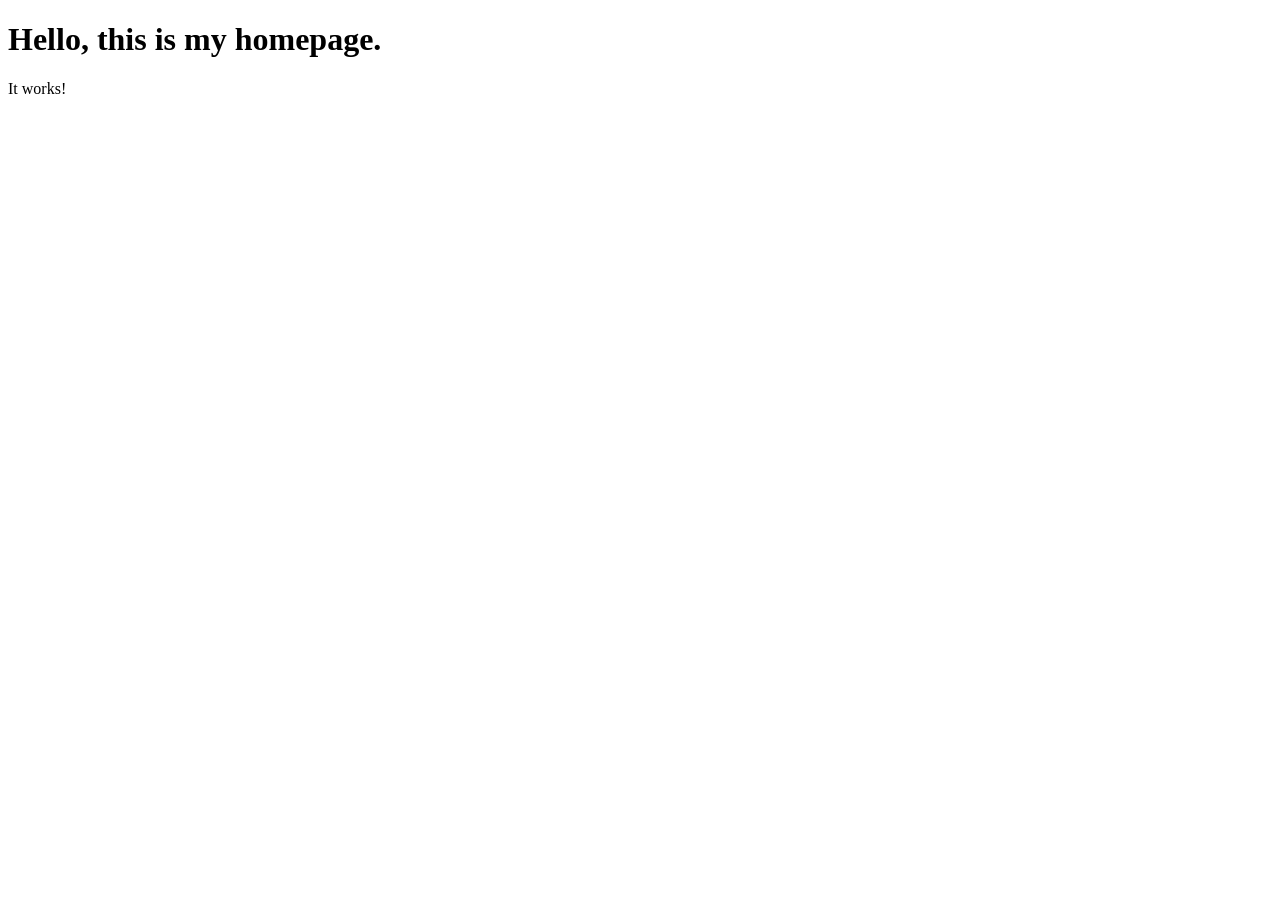
==== index.html @ 4c620a33 "Create index.html" ====
<!doctype html>
<html>
  <head>
    <meta charset="utf-8" />
    <meta name="viewport" content="width=device-width, initial-scale=1" />
    <title>My Homepage</title>
  </head>
  <body>
    <h1>Hello, this is my homepage.</h1>
    <p>It works!</p>
  </body>
</html>
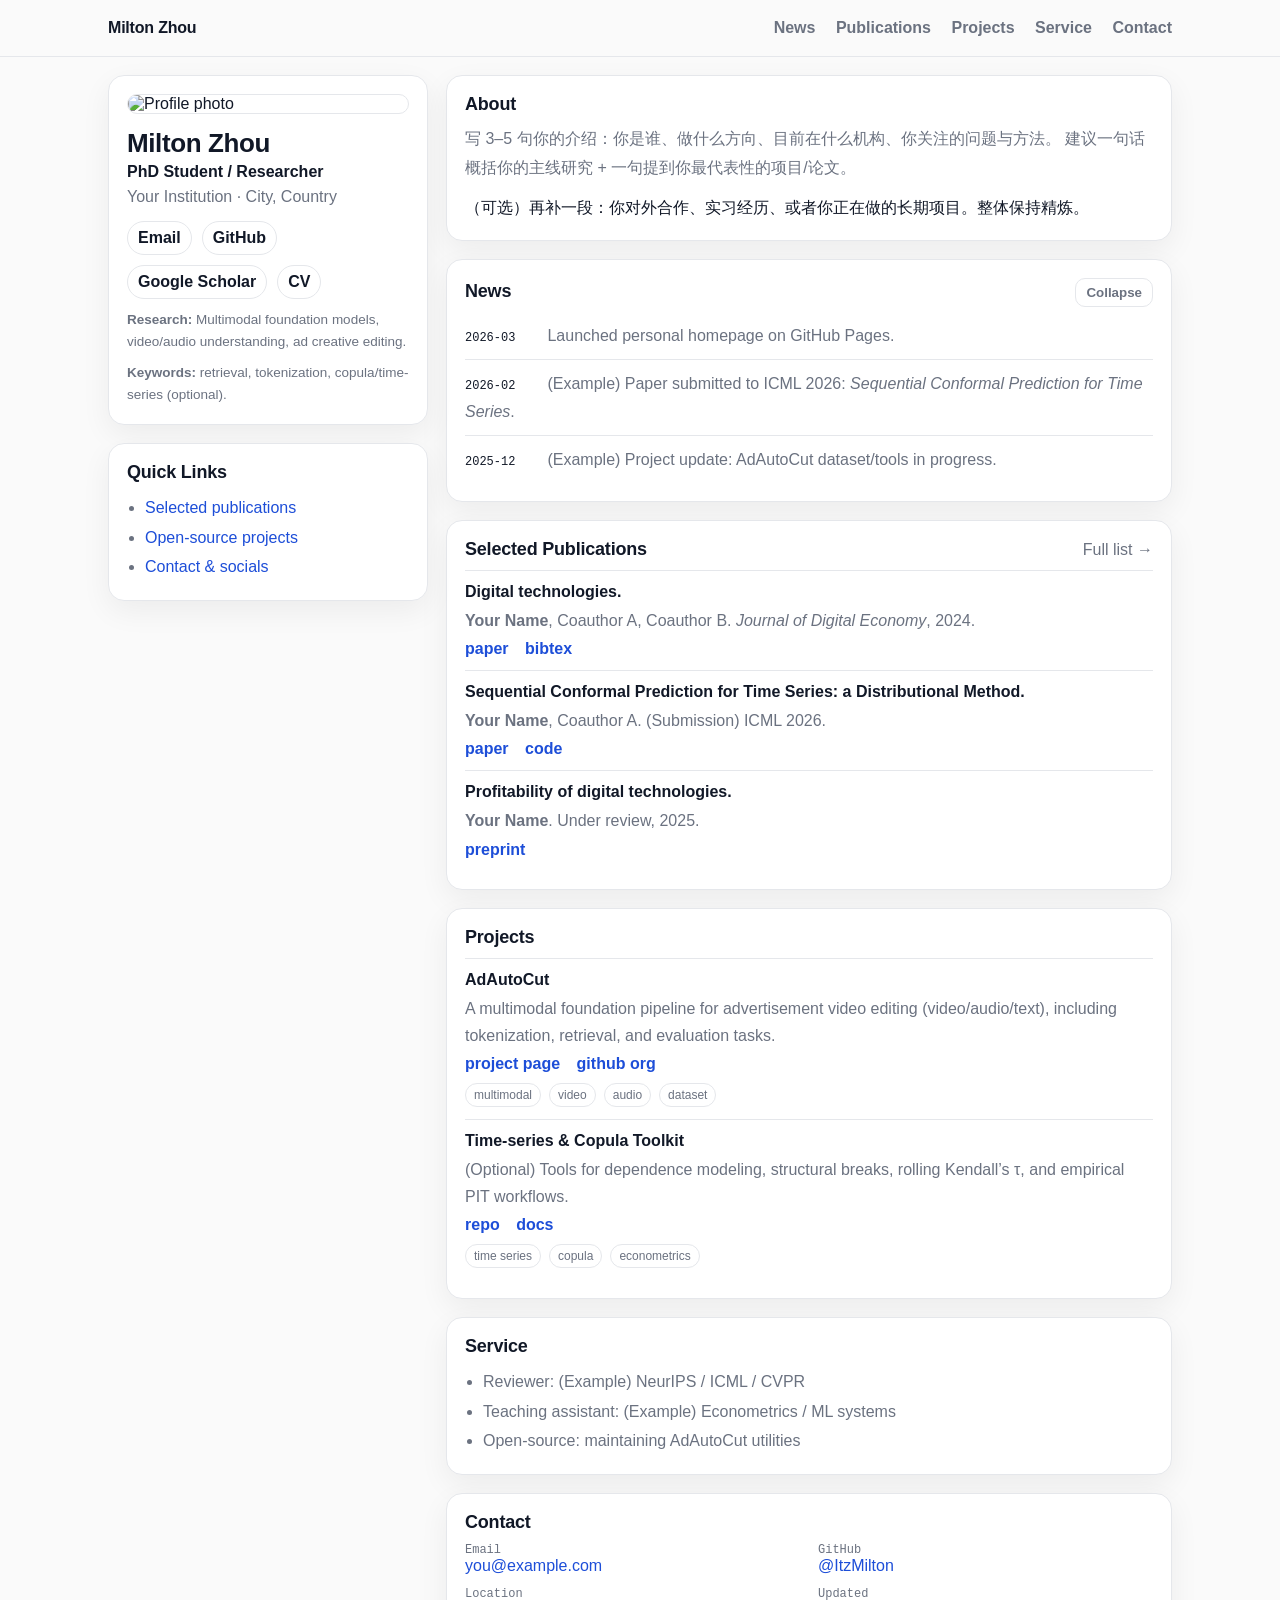
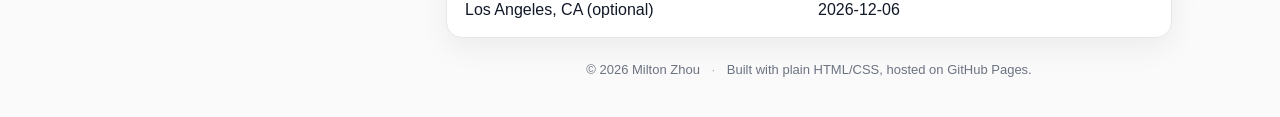
==== commit 0320c1f3: "first update" ====
--- a/index.html
+++ b/index.html
@@ -1,12 +1,204 @@
 <!doctype html>
-<html>
-  <head>
-    <meta charset="utf-8" />
-    <meta name="viewport" content="width=device-width, initial-scale=1" />
-    <title>My Homepage</title>
-  </head>
-  <body>
-    <h1>Hello, this is my homepage.</h1>
-    <p>It works!</p>
-  </body>
-</html>
+<html lang="zh">
+<head>
+  <meta charset="utf-8" />
+  <meta name="viewport" content="width=device-width,initial-scale=1" />
+  <title>Milton Zhou</title>
+  <meta name="description" content="Homepage of Milton Zhou." />
+  <link rel="stylesheet" href="assets/style.css" />
+</head>
+<body>
+  <header class="topbar">
+    <div class="container topbar-inner">
+      <div class="brand">
+        <a href="#home">Milton Zhou</a>
+      </div>
+      <nav class="nav">
+        <a href="#news">News</a>
+        <a href="#publications">Publications</a>
+        <a href="#projects">Projects</a>
+        <a href="#service">Service</a>
+        <a href="#contact">Contact</a>
+      </nav>
+    </div>
+  </header>
+
+  <main class="container page" id="home">
+    <!-- Left column -->
+    <aside class="sidebar">
+      <div class="card profile">
+        <div class="avatar">
+          <img src="assets/profile.jpg" alt="Profile photo" />
+        </div>
+
+        <h1 class="name">Milton Zhou</h1>
+        <div class="title">PhD Student / Researcher</div>
+        <div class="affil">Your Institution · City, Country</div>
+
+        <div class="links">
+          <a href="mailto:you@example.com">Email</a>
+          <a href="https://github.com/ItzMilton" target="_blank" rel="noreferrer">GitHub</a>
+          <a href="https://scholar.google.com/" target="_blank" rel="noreferrer">Google Scholar</a>
+          <a href="assets/CV.pdf" target="_blank" rel="noreferrer">CV</a>
+        </div>
+
+        <div class="small">
+          <div><strong>Research:</strong> Multimodal foundation models, video/audio understanding, ad creative editing.</div>
+          <div class="mt8"><strong>Keywords:</strong> retrieval, tokenization, copula/time-series (optional).</div>
+        </div>
+      </div>
+
+      <div class="card">
+        <h2>Quick Links</h2>
+        <ul class="bullets">
+          <li><a href="#publications">Selected publications</a></li>
+          <li><a href="#projects">Open-source projects</a></li>
+          <li><a href="#contact">Contact & socials</a></li>
+        </ul>
+      </div>
+    </aside>
+
+    <!-- Right column -->
+    <section class="content">
+      <section class="card">
+        <h2>About</h2>
+        <p class="lead">
+          写 3–5 句你的介绍：你是谁、做什么方向、目前在什么机构、你关注的问题与方法。
+          建议一句话概括你的主线研究 + 一句提到你最代表性的项目/论文。
+        </p>
+        <p>
+          （可选）再补一段：你对外合作、实习经历、或者你正在做的长期项目。整体保持精炼。
+        </p>
+      </section>
+
+      <section class="card" id="news">
+        <div class="section-head">
+          <h2>News</h2>
+          <button class="ghost" data-action="toggle-news" aria-expanded="true">Collapse</button>
+        </div>
+        <ul class="news" data-news>
+          <li><span class="date">2026-03</span> Launched personal homepage on GitHub Pages.</li>
+          <li><span class="date">2026-02</span> (Example) Paper submitted to ICML 2026: <em>Sequential Conformal Prediction for Time Series</em>.</li>
+          <li><span class="date">2025-12</span> (Example) Project update: AdAutoCut dataset/tools in progress.</li>
+        </ul>
+      </section>
+
+      <section class="card" id="publications">
+        <div class="section-head">
+          <h2>Selected Publications</h2>
+          <a class="muted" href="https://scholar.google.com/" target="_blank" rel="noreferrer">Full list →</a>
+        </div>
+
+        <div class="pub">
+          <div class="pub-title">Digital technologies.</div>
+          <div class="pub-meta">
+            <strong>Your Name</strong>, Coauthor A, Coauthor B. <em>Journal of Digital Economy</em>, 2024.
+          </div>
+          <div class="pub-links">
+            <a href="#" onclick="return false;">paper</a>
+            <a href="#" onclick="return false;">bibtex</a>
+          </div>
+        </div>
+
+        <div class="pub">
+          <div class="pub-title">Sequential Conformal Prediction for Time Series: a Distributional Method.</div>
+          <div class="pub-meta">
+            <strong>Your Name</strong>, Coauthor A. (Submission) ICML 2026.
+          </div>
+          <div class="pub-links">
+            <a href="#" onclick="return false;">paper</a>
+            <a href="#" onclick="return false;">code</a>
+          </div>
+        </div>
+
+        <div class="pub">
+          <div class="pub-title">Profitability of digital technologies.</div>
+          <div class="pub-meta">
+            <strong>Your Name</strong>. Under review, 2025.
+          </div>
+          <div class="pub-links">
+            <a href="#" onclick="return false;">preprint</a>
+          </div>
+        </div>
+      </section>
+
+      <section class="card" id="projects">
+        <h2>Projects</h2>
+
+        <div class="proj">
+          <div class="proj-title">AdAutoCut</div>
+          <div class="proj-desc">
+            A multimodal foundation pipeline for advertisement video editing (video/audio/text), including tokenization,
+            retrieval, and evaluation tasks.
+          </div>
+          <div class="proj-links">
+            <a href="https://github.com/AdAutoCut/adautocut.github.io" target="_blank" rel="noreferrer">project page</a>
+            <a href="https://github.com/AdAutoCut" target="_blank" rel="noreferrer">github org</a>
+          </div>
+          <div class="tags">
+            <span class="tag">multimodal</span>
+            <span class="tag">video</span>
+            <span class="tag">audio</span>
+            <span class="tag">dataset</span>
+          </div>
+        </div>
+
+        <div class="proj">
+          <div class="proj-title">Time-series & Copula Toolkit</div>
+          <div class="proj-desc">
+            (Optional) Tools for dependence modeling, structural breaks, rolling Kendall’s τ, and empirical PIT workflows.
+          </div>
+          <div class="proj-links">
+            <a href="#" onclick="return false;">repo</a>
+            <a href="#" onclick="return false;">docs</a>
+          </div>
+          <div class="tags">
+            <span class="tag">time series</span>
+            <span class="tag">copula</span>
+            <span class="tag">econometrics</span>
+          </div>
+        </div>
+      </section>
+
+      <section class="card" id="service">
+        <h2>Service</h2>
+        <ul class="bullets">
+          <li>Reviewer: (Example) NeurIPS / ICML / CVPR</li>
+          <li>Teaching assistant: (Example) Econometrics / ML systems</li>
+          <li>Open-source: maintaining AdAutoCut utilities</li>
+        </ul>
+      </section>
+
+      <section class="card" id="contact">
+        <h2>Contact</h2>
+        <div class="contact-grid">
+          <div>
+            <div class="label">Email</div>
+            <div><a href="mailto:you@example.com">you@example.com</a></div>
+          </div>
+          <div>
+            <div class="label">GitHub</div>
+            <div><a href="https://github.com/ItzMilton" target="_blank" rel="noreferrer">@ItzMilton</a></div>
+          </div>
+          <div>
+            <div class="label">Location</div>
+            <div>Los Angeles, CA (optional)</div>
+          </div>
+          <div>
+            <div class="label">Updated</div>
+            <div id="updated"></div>
+          </div>
+        </div>
+      </section>
+
+      <footer class="footer">
+        <span>© <span id="year"></span> Milton Zhou</span>
+        <span class="dot">·</span>
+        <span class="muted">Built with plain HTML/CSS, hosted on GitHub Pages.</span>
+      </footer>
+    </section>
+  </main>
+
+  <script src="assets/main.js"></script>
+</body>
+</html>
--- a/assets/style.css
+++ b/assets/style.css
@@ -0,0 +1,167 @@
+:root{
+  --bg:#fafafa;
+  --card:#ffffff;
+  --text:#111827;
+  --muted:#6b7280;
+  --line:#e5e7eb;
+  --link:#1d4ed8;
+  --shadow: 0 10px 30px rgba(0,0,0,.06);
+  --radius: 16px;
+  --mono: ui-monospace, SFMono-Regular, Menlo, Monaco, Consolas, "Liberation Mono", "Courier New", monospace;
+  --sans: ui-sans-serif, -apple-system, BlinkMacSystemFont, "Segoe UI", Roboto, Helvetica, Arial, "Apple Color Emoji", "Segoe UI Emoji";
+}
+
+*{box-sizing:border-box;}
+html,body{margin:0;padding:0;font-family:var(--sans);color:var(--text);background:var(--bg);}
+
+a{color:var(--link);text-decoration:none;}
+a:hover{text-decoration:underline;}
+
+.container{max-width:1100px;margin:0 auto;padding:0 18px;}
+
+.topbar{
+  position:sticky;top:0;z-index:50;
+  background:rgba(250,250,250,.9);
+  backdrop-filter: blur(10px);
+  border-bottom:1px solid var(--line);
+}
+.topbar-inner{
+  display:flex;align-items:center;justify-content:space-between;
+  height:56px;
+}
+.brand a{font-weight:800;color:var(--text);letter-spacing:-.2px;}
+.nav a{
+  margin-left:16px;
+  color:var(--muted);
+  font-weight:650;
+}
+.nav a:hover{color:var(--text);text-decoration:none;}
+
+.page{
+  display:grid;
+  grid-template-columns: 320px 1fr;
+  gap:18px;
+  padding:18px 18px 40px;
+}
+
+.card{
+  background:var(--card);
+  border:1px solid var(--line);
+  border-radius:var(--radius);
+  box-shadow:var(--shadow);
+  padding:18px;
+}
+
+.sidebar{position:sticky;top:74px;align-self:start;display:flex;flex-direction:column;gap:18px;}
+.profile{padding:18px;}
+
+.avatar{
+  width:100%;
+  border-radius:14px;
+  overflow:hidden;
+  border:1px solid var(--line);
+  background:#fff;
+}
+.avatar img{width:100%;display:block;}
+
+.name{margin:14px 0 4px;font-size:26px;letter-spacing:-.4px;}
+.title{color:var(--text);font-weight:650;}
+.affil{color:var(--muted);margin-top:4px;line-height:1.5;}
+
+.links{
+  display:flex;flex-wrap:wrap;gap:10px;
+  margin:12px 0 10px;
+}
+.links a{
+  display:inline-block;
+  padding:7px 10px;
+  border:1px solid var(--line);
+  border-radius:999px;
+  background:#fff;
+  color:var(--text);
+  font-weight:650;
+}
+.links a:hover{border-color:#cbd5e1;text-decoration:none;}
+
+.small{color:var(--muted);font-size:13.5px;line-height:1.65;}
+.mt8{margin-top:8px;}
+
+.content{display:flex;flex-direction:column;gap:18px;}
+
+h2{margin:0 0 10px;font-size:18px;letter-spacing:-.2px;}
+.lead{margin:0;color:var(--muted);line-height:1.8;}
+p{line-height:1.85;margin:10px 0 0;}
+
+.bullets{margin:8px 0 0;padding-left:18px;color:var(--muted);line-height:1.85;}
+.bullets a{color:var(--link);}
+
+.section-head{display:flex;align-items:baseline;justify-content:space-between;gap:12px;}
+.muted{color:var(--muted);}
+
+.ghost{
+  border:1px solid var(--line);
+  background:#fff;
+  padding:6px 10px;
+  border-radius:10px;
+  font-weight:650;
+  color:var(--muted);
+  cursor:pointer;
+}
+.ghost:hover{border-color:#cbd5e1;color:var(--text);}
+
+.news{margin:10px 0 0;padding-left:0;list-style:none;}
+.news li{padding:10px 0;border-top:1px solid var(--line);color:var(--muted);line-height:1.7;}
+.news li:first-child{border-top:none;padding-top:0;}
+.date{
+  display:inline-block;
+  width:78px;
+  font-family:var(--mono);
+  font-size:12px;
+  color:var(--text);
+}
+
+.pub{padding:12px 0;border-top:1px solid var(--line);}
+.pub:first-of-type{border-top:none;padding-top:0;}
+.pub-title{font-weight:800;margin-bottom:6px;}
+.pub-meta{color:var(--muted);line-height:1.7;}
+.pub-links{margin-top:6px;}
+.pub-links a{margin-right:12px;font-weight:750;}
+
+.proj{padding:12px 0;border-top:1px solid var(--line);}
+.proj:first-child{border-top:none;padding-top:0;}
+.proj-title{font-weight:850;margin-bottom:6px;}
+.proj-desc{color:var(--muted);line-height:1.7;}
+.proj-links{margin-top:6px;}
+.proj-links a{margin-right:12px;font-weight:750;}
+
+.tags{margin-top:10px;display:flex;flex-wrap:wrap;gap:8px;}
+.tag{
+  font-size:12px;
+  padding:4px 8px;
+  border:1px solid var(--line);
+  border-radius:999px;
+  color:var(--muted);
+  background:#fff;
+}
+
+.contact-grid{
+  display:grid;
+  grid-template-columns: 1fr 1fr;
+  gap:12px 18px;
+  margin-top:6px;
+}
+.label{font-size:12px;color:var(--muted);font-family:var(--mono);}
+
+.footer{
+  padding:6px 0 0;
+  text-align:center;
+  color:var(--muted);
+  font-size:13px;
+}
+.dot{margin:0 8px;opacity:.6;}
+
+@media (max-width: 980px){
+  .page{grid-template-columns:1fr;gap:14px;}
+  .sidebar{position:relative;top:auto;}
+  .contact-grid{grid-template-columns:1fr;}
+}
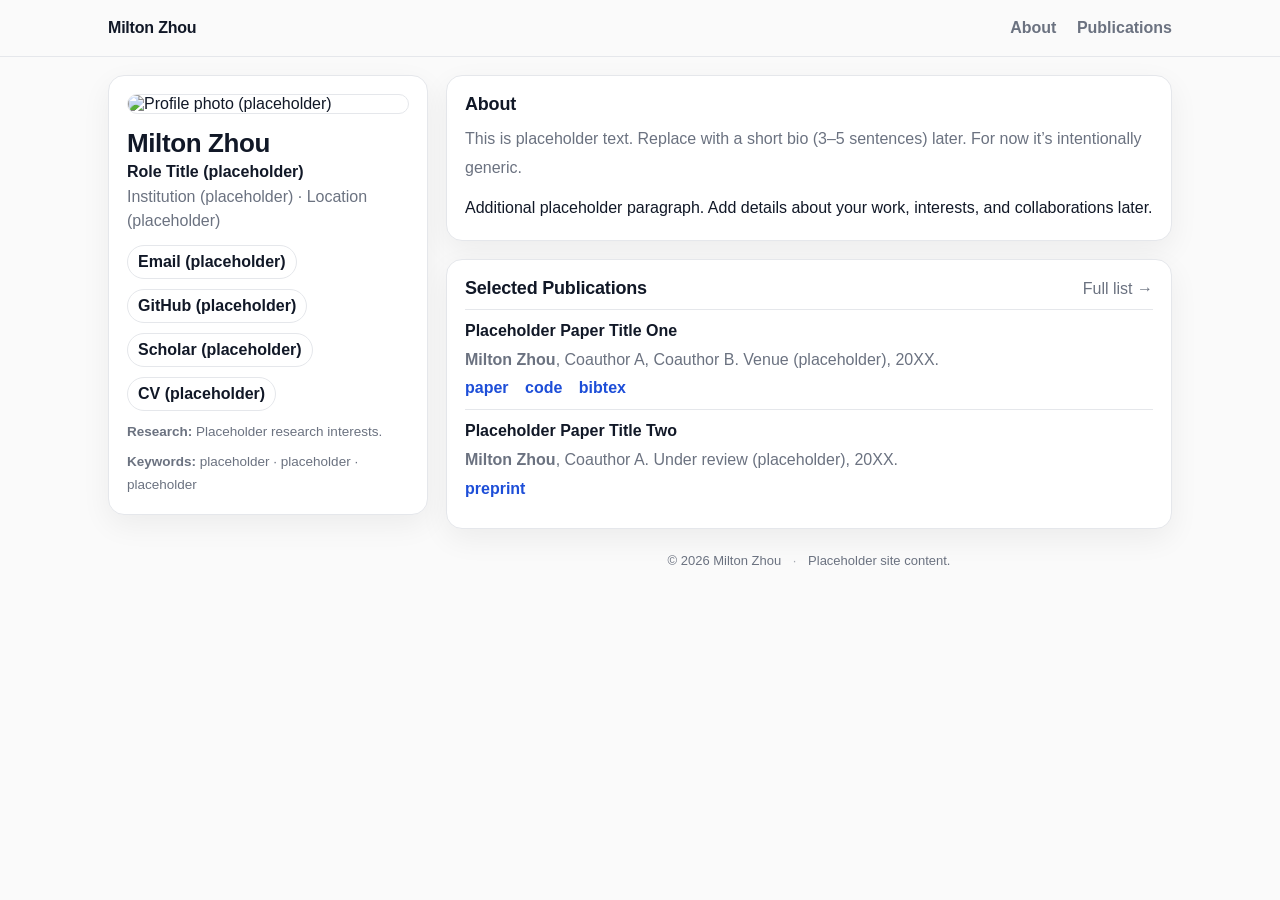
==== commit e0854b6a: "Simplify homepage" ====
--- a/index.html
+++ b/index.html
@@ -1,10 +1,10 @@
 <!doctype html>
-<html lang="zh">
+<html lang="en">
 <head>
   <meta charset="utf-8" />
   <meta name="viewport" content="width=device-width,initial-scale=1" />
   <title>Milton Zhou</title>
-  <meta name="description" content="Homepage of Milton Zhou." />
+  <meta name="description" content="Personal homepage of Milton Zhou." />
   <link rel="stylesheet" href="assets/style.css" />
 </head>
 <body>
@@ -14,179 +14,70 @@
         <a href="#home">Milton Zhou</a>
       </div>
       <nav class="nav">
-        <a href="#news">News</a>
+        <a href="#about">About</a>
         <a href="#publications">Publications</a>
-        <a href="#projects">Projects</a>
-        <a href="#service">Service</a>
-        <a href="#contact">Contact</a>
       </nav>
     </div>
   </header>
 
   <main class="container page" id="home">
-    <!-- Left column -->
     <aside class="sidebar">
       <div class="card profile">
         <div class="avatar">
-          <img src="assets/profile.jpg" alt="Profile photo" />
+          <img src="assets/profile.jpg" alt="Profile photo (placeholder)" />
         </div>
 
         <h1 class="name">Milton Zhou</h1>
-        <div class="title">PhD Student / Researcher</div>
-        <div class="affil">Your Institution · City, Country</div>
+        <div class="title">Role Title (placeholder)</div>
+        <div class="affil">Institution (placeholder) · Location (placeholder)</div>
 
         <div class="links">
-          <a href="mailto:you@example.com">Email</a>
-          <a href="https://github.com/ItzMilton" target="_blank" rel="noreferrer">GitHub</a>
-          <a href="https://scholar.google.com/" target="_blank" rel="noreferrer">Google Scholar</a>
-          <a href="assets/CV.pdf" target="_blank" rel="noreferrer">CV</a>
+          <a href="#" onclick="return false;">Email (placeholder)</a>
+          <a href="#" onclick="return false;">GitHub (placeholder)</a>
+          <a href="#" onclick="return false;">Scholar (placeholder)</a>
+          <a href="#" onclick="return false;">CV (placeholder)</a>
         </div>
 
         <div class="small">
-          <div><strong>Research:</strong> Multimodal foundation models, video/audio understanding, ad creative editing.</div>
-          <div class="mt8"><strong>Keywords:</strong> retrieval, tokenization, copula/time-series (optional).</div>
+          <div><strong>Research:</strong> Placeholder research interests.</div>
+          <div class="mt8"><strong>Keywords:</strong> placeholder · placeholder · placeholder</div>
         </div>
-      </div>
-
-      <div class="card">
-        <h2>Quick Links</h2>
-        <ul class="bullets">
-          <li><a href="#publications">Selected publications</a></li>
-          <li><a href="#projects">Open-source projects</a></li>
-          <li><a href="#contact">Contact & socials</a></li>
-        </ul>
       </div>
     </aside>
 
-    <!-- Right column -->
     <section class="content">
-      <section class="card">
+      <section class="card" id="about">
         <h2>About</h2>
         <p class="lead">
-          写 3–5 句你的介绍：你是谁、做什么方向、目前在什么机构、你关注的问题与方法。
-          建议一句话概括你的主线研究 + 一句提到你最代表性的项目/论文。
+          This is placeholder text. Replace with a short bio (3–5 sentences) later.
+          For now it’s intentionally generic.
         </p>
         <p>
-          （可选）再补一段：你对外合作、实习经历、或者你正在做的长期项目。整体保持精炼。
+          Additional placeholder paragraph. Add details about your work, interests, and collaborations later.
         </p>
-      </section>
-
-      <section class="card" id="news">
-        <div class="section-head">
-          <h2>News</h2>
-          <button class="ghost" data-action="toggle-news" aria-expanded="true">Collapse</button>
-        </div>
-        <ul class="news" data-news>
-          <li><span class="date">2026-03</span> Launched personal homepage on GitHub Pages.</li>
-          <li><span class="date">2026-02</span> (Example) Paper submitted to ICML 2026: <em>Sequential Conformal Prediction for Time Series</em>.</li>
-          <li><span class="date">2025-12</span> (Example) Project update: AdAutoCut dataset/tools in progress.</li>
-        </ul>
       </section>
 
       <section class="card" id="publications">
         <div class="section-head">
           <h2>Selected Publications</h2>
-          <a class="muted" href="https://scholar.google.com/" target="_blank" rel="noreferrer">Full list →</a>
+          <a class="muted" href="#" onclick="return false;">Full list →</a>
         </div>
 
         <div class="pub">
-          <div class="pub-title">Digital technologies.</div>
-          <div class="pub-meta">
-            <strong>Your Name</strong>, Coauthor A, Coauthor B. <em>Journal of Digital Economy</em>, 2024.
-          </div>
+          <div class="pub-title">Placeholder Paper Title One</div>
+          <div class="pub-meta"><strong>Milton Zhou</strong>, Coauthor A, Coauthor B. Venue (placeholder), 20XX.</div>
           <div class="pub-links">
             <a href="#" onclick="return false;">paper</a>
+            <a href="#" onclick="return false;">code</a>
             <a href="#" onclick="return false;">bibtex</a>
           </div>
         </div>
 
         <div class="pub">
-          <div class="pub-title">Sequential Conformal Prediction for Time Series: a Distributional Method.</div>
-          <div class="pub-meta">
-            <strong>Your Name</strong>, Coauthor A. (Submission) ICML 2026.
-          </div>
-          <div class="pub-links">
-            <a href="#" onclick="return false;">paper</a>
-            <a href="#" onclick="return false;">code</a>
-          </div>
-        </div>
-
-        <div class="pub">
-          <div class="pub-title">Profitability of digital technologies.</div>
-          <div class="pub-meta">
-            <strong>Your Name</strong>. Under review, 2025.
-          </div>
+          <div class="pub-title">Placeholder Paper Title Two</div>
+          <div class="pub-meta"><strong>Milton Zhou</strong>, Coauthor A. Under review (placeholder), 20XX.</div>
           <div class="pub-links">
             <a href="#" onclick="return false;">preprint</a>
-          </div>
-        </div>
-      </section>
-
-      <section class="card" id="projects">
-        <h2>Projects</h2>
-
-        <div class="proj">
-          <div class="proj-title">AdAutoCut</div>
-          <div class="proj-desc">
-            A multimodal foundation pipeline for advertisement video editing (video/audio/text), including tokenization,
-            retrieval, and evaluation tasks.
-          </div>
-          <div class="proj-links">
-            <a href="https://github.com/AdAutoCut/adautocut.github.io" target="_blank" rel="noreferrer">project page</a>
-            <a href="https://github.com/AdAutoCut" target="_blank" rel="noreferrer">github org</a>
-          </div>
-          <div class="tags">
-            <span class="tag">multimodal</span>
-            <span class="tag">video</span>
-            <span class="tag">audio</span>
-            <span class="tag">dataset</span>
-          </div>
-        </div>
-
-        <div class="proj">
-          <div class="proj-title">Time-series & Copula Toolkit</div>
-          <div class="proj-desc">
-            (Optional) Tools for dependence modeling, structural breaks, rolling Kendall’s τ, and empirical PIT workflows.
-          </div>
-          <div class="proj-links">
-            <a href="#" onclick="return false;">repo</a>
-            <a href="#" onclick="return false;">docs</a>
-          </div>
-          <div class="tags">
-            <span class="tag">time series</span>
-            <span class="tag">copula</span>
-            <span class="tag">econometrics</span>
-          </div>
-        </div>
-      </section>
-
-      <section class="card" id="service">
-        <h2>Service</h2>
-        <ul class="bullets">
-          <li>Reviewer: (Example) NeurIPS / ICML / CVPR</li>
-          <li>Teaching assistant: (Example) Econometrics / ML systems</li>
-          <li>Open-source: maintaining AdAutoCut utilities</li>
-        </ul>
-      </section>
-
-      <section class="card" id="contact">
-        <h2>Contact</h2>
-        <div class="contact-grid">
-          <div>
-            <div class="label">Email</div>
-            <div><a href="mailto:you@example.com">you@example.com</a></div>
-          </div>
-          <div>
-            <div class="label">GitHub</div>
-            <div><a href="https://github.com/ItzMilton" target="_blank" rel="noreferrer">@ItzMilton</a></div>
-          </div>
-          <div>
-            <div class="label">Location</div>
-            <div>Los Angeles, CA (optional)</div>
-          </div>
-          <div>
-            <div class="label">Updated</div>
-            <div id="updated"></div>
           </div>
         </div>
       </section>
@@ -194,7 +85,7 @@
       <footer class="footer">
         <span>© <span id="year"></span> Milton Zhou</span>
         <span class="dot">·</span>
-        <span class="muted">Built with plain HTML/CSS, hosted on GitHub Pages.</span>
+        <span class="muted">Placeholder site content.</span>
       </footer>
     </section>
   </main>
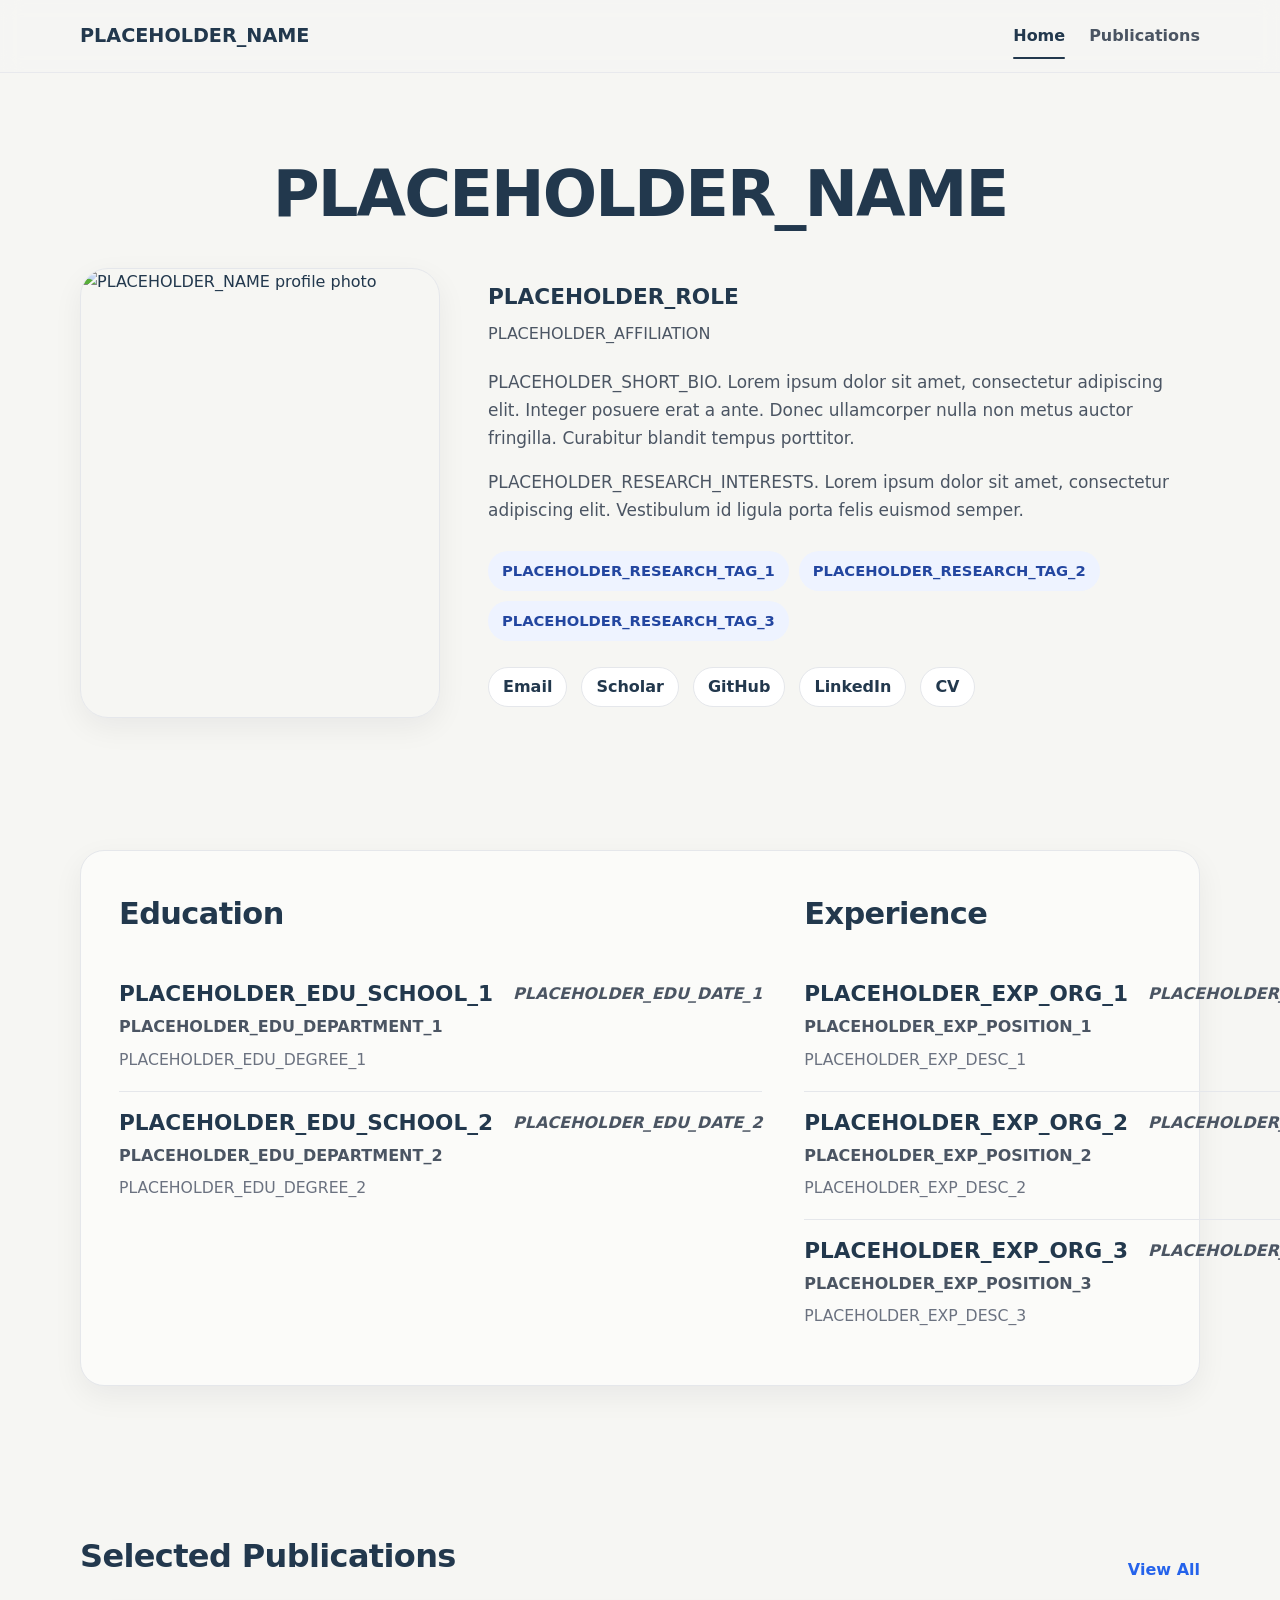
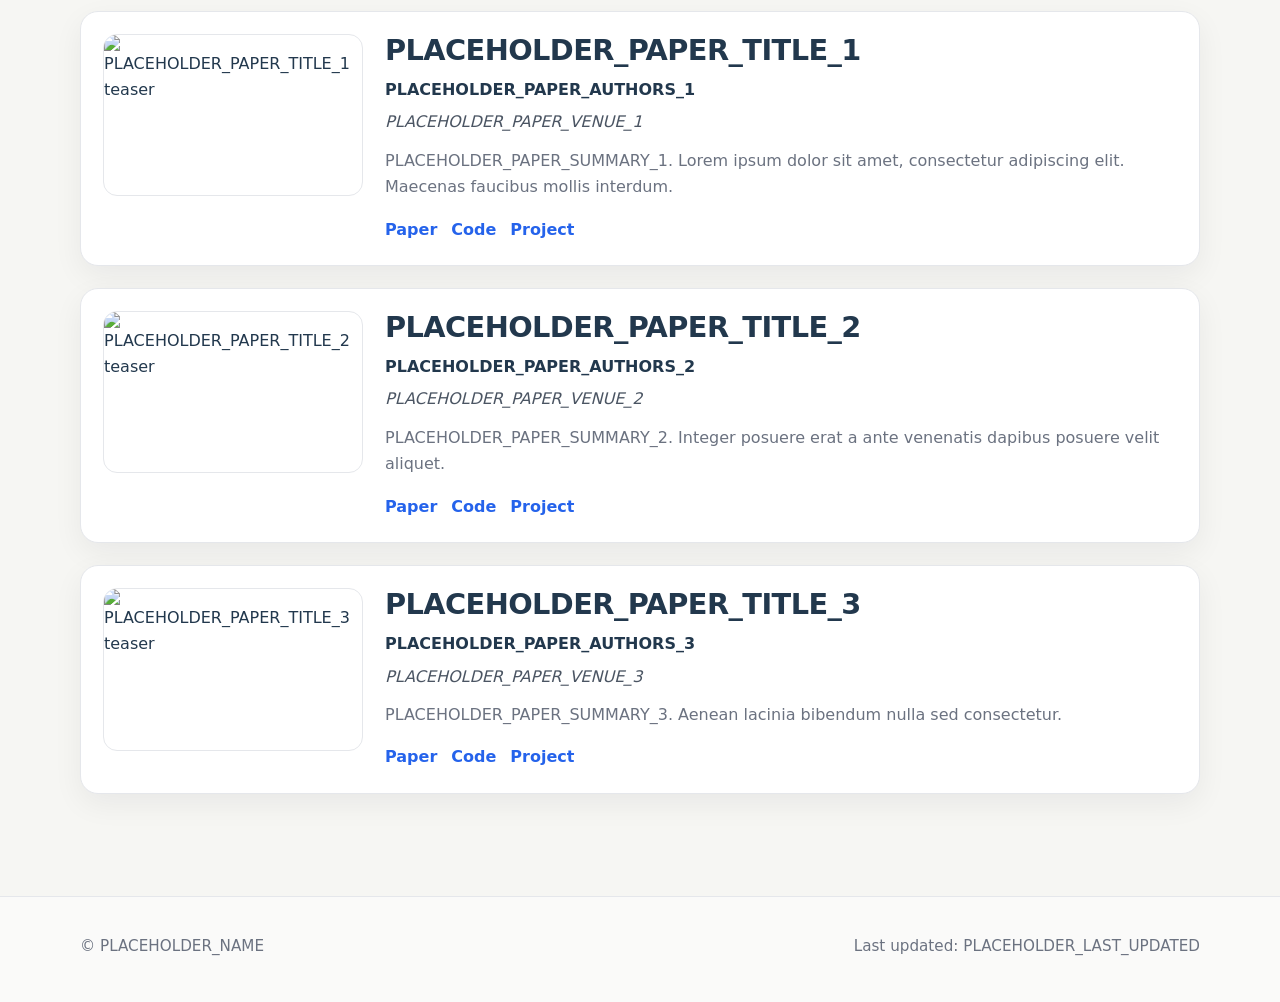
==== commit 1e820be8: "update 3.9" ====
--- a/index.html
+++ b/index.html
@@ -1,95 +1,596 @@
-<!doctype html>
+<!DOCTYPE html>
 <html lang="en">
-<head>
-  <meta charset="utf-8" />
-  <meta name="viewport" content="width=device-width,initial-scale=1" />
-  <title>Milton Zhou</title>
-  <meta name="description" content="Personal homepage of Milton Zhou." />
-  <link rel="stylesheet" href="assets/style.css" />
-</head>
-<body>
-  <header class="topbar">
-    <div class="container topbar-inner">
-      <div class="brand">
-        <a href="#home">Milton Zhou</a>
+  <head>
+    <meta charset="UTF-8" />
+    <meta
+      name="viewport"
+      content="width=device-width, initial-scale=1.0"
+    />
+    <title>PLACEHOLDER_NAME</title>
+    <meta
+      name="description"
+      content="Academic homepage of PLACEHOLDER_NAME"
+    />
+    <link rel="stylesheet" href="./assets/style.css" />
+  </head>
+  <body>
+    <header class="site-header">
+      <div class="container nav-container">
+        <a href="#home" class="site-name">PLACEHOLDER_NAME</a>
+        <nav class="nav">
+          <a href="#home" class="nav-link" data-route="home">Home</a>
+          <a
+            href="#publications"
+            class="nav-link"
+            data-route="publications"
+          >
+            Publications
+          </a>
+        </nav>
       </div>
-      <nav class="nav">
-        <a href="#about">About</a>
-        <a href="#publications">Publications</a>
-      </nav>
-    </div>
-  </header>
-
-  <main class="container page" id="home">
-    <aside class="sidebar">
-      <div class="card profile">
-        <div class="avatar">
-          <img src="assets/profile.jpg" alt="Profile photo (placeholder)" />
-        </div>
-
-        <h1 class="name">Milton Zhou</h1>
-        <div class="title">Role Title (placeholder)</div>
-        <div class="affil">Institution (placeholder) · Location (placeholder)</div>
-
-        <div class="links">
-          <a href="#" onclick="return false;">Email (placeholder)</a>
-          <a href="#" onclick="return false;">GitHub (placeholder)</a>
-          <a href="#" onclick="return false;">Scholar (placeholder)</a>
-          <a href="#" onclick="return false;">CV (placeholder)</a>
-        </div>
-
-        <div class="small">
-          <div><strong>Research:</strong> Placeholder research interests.</div>
-          <div class="mt8"><strong>Keywords:</strong> placeholder · placeholder · placeholder</div>
-        </div>
+    </header>
+
+    <main>
+      <!-- HOME PAGE -->
+      <section id="home-page" class="page active">
+        <section class="hero section">
+          <div class="container">
+            <h1 class="hero-title">PLACEHOLDER_NAME</h1>
+
+            <div class="hero-grid">
+              <div class="hero-photo-wrap">
+                <img
+                  src="https://via.placeholder.com/420x520?text=PLACEHOLDER+PHOTO"
+                  alt="PLACEHOLDER_NAME profile photo"
+                  class="hero-photo"
+                />
+              </div>
+
+              <div class="hero-content">
+                <p class="hero-role">PLACEHOLDER_ROLE</p>
+                <p class="hero-affiliation">
+                  PLACEHOLDER_AFFILIATION
+                </p>
+
+                <p class="hero-bio">
+                  PLACEHOLDER_SHORT_BIO. Lorem ipsum dolor sit amet,
+                  consectetur adipiscing elit. Integer posuere erat a
+                  ante. Donec ullamcorper nulla non metus auctor
+                  fringilla. Curabitur blandit tempus porttitor.
+                </p>
+
+                <p class="hero-bio">
+                  PLACEHOLDER_RESEARCH_INTERESTS. Lorem ipsum dolor sit
+                  amet, consectetur adipiscing elit. Vestibulum id ligula
+                  porta felis euismod semper.
+                </p>
+
+                <div class="tag-list">
+                  <span class="tag">PLACEHOLDER_RESEARCH_TAG_1</span>
+                  <span class="tag">PLACEHOLDER_RESEARCH_TAG_2</span>
+                  <span class="tag">PLACEHOLDER_RESEARCH_TAG_3</span>
+                </div>
+
+                <div class="social-links">
+                  <a href="mailto:PLACEHOLDER_EMAIL" aria-label="Email">
+                    Email
+                  </a>
+                  <a
+                    href="PLACEHOLDER_GOOGLE_SCHOLAR_LINK"
+                    target="_blank"
+                    rel="noopener noreferrer"
+                    aria-label="Google Scholar"
+                  >
+                    Scholar
+                  </a>
+                  <a
+                    href="PLACEHOLDER_GITHUB_LINK"
+                    target="_blank"
+                    rel="noopener noreferrer"
+                    aria-label="GitHub"
+                  >
+                    GitHub
+                  </a>
+                  <a
+                    href="PLACEHOLDER_LINKEDIN_LINK"
+                    target="_blank"
+                    rel="noopener noreferrer"
+                    aria-label="LinkedIn"
+                  >
+                    LinkedIn
+                  </a>
+                  <a
+                    href="PLACEHOLDER_CV_LINK"
+                    target="_blank"
+                    rel="noopener noreferrer"
+                    aria-label="CV"
+                  >
+                    CV
+                  </a>
+                </div>
+              </div>
+            </div>
+          </div>
+        </section>
+
+        <section class="section">
+          <div class="container">
+            <div class="info-card">
+              <div class="info-grid">
+                <div class="info-column">
+                  <h2 class="section-title">Education</h2>
+
+                  <div class="timeline-item">
+                    <div class="timeline-main">
+                      <h3 class="timeline-title">
+                        PLACEHOLDER_EDU_SCHOOL_1
+                      </h3>
+                      <p class="timeline-subtitle">
+                        PLACEHOLDER_EDU_DEPARTMENT_1
+                      </p>
+                      <p class="timeline-text">
+                        PLACEHOLDER_EDU_DEGREE_1
+                      </p>
+                    </div>
+                    <div class="timeline-date">
+                      PLACEHOLDER_EDU_DATE_1
+                    </div>
+                  </div>
+
+                  <div class="timeline-item">
+                    <div class="timeline-main">
+                      <h3 class="timeline-title">
+                        PLACEHOLDER_EDU_SCHOOL_2
+                      </h3>
+                      <p class="timeline-subtitle">
+                        PLACEHOLDER_EDU_DEPARTMENT_2
+                      </p>
+                      <p class="timeline-text">
+                        PLACEHOLDER_EDU_DEGREE_2
+                      </p>
+                    </div>
+                    <div class="timeline-date">
+                      PLACEHOLDER_EDU_DATE_2
+                    </div>
+                  </div>
+                </div>
+
+                <div class="info-column">
+                  <h2 class="section-title">Experience</h2>
+
+                  <div class="timeline-item">
+                    <div class="timeline-main">
+                      <h3 class="timeline-title">
+                        PLACEHOLDER_EXP_ORG_1
+                      </h3>
+                      <p class="timeline-subtitle">
+                        PLACEHOLDER_EXP_POSITION_1
+                      </p>
+                      <p class="timeline-text">
+                        PLACEHOLDER_EXP_DESC_1
+                      </p>
+                    </div>
+                    <div class="timeline-date">
+                      PLACEHOLDER_EXP_DATE_1
+                    </div>
+                  </div>
+
+                  <div class="timeline-item">
+                    <div class="timeline-main">
+                      <h3 class="timeline-title">
+                        PLACEHOLDER_EXP_ORG_2
+                      </h3>
+                      <p class="timeline-subtitle">
+                        PLACEHOLDER_EXP_POSITION_2
+                      </p>
+                      <p class="timeline-text">
+                        PLACEHOLDER_EXP_DESC_2
+                      </p>
+                    </div>
+                    <div class="timeline-date">
+                      PLACEHOLDER_EXP_DATE_2
+                    </div>
+                  </div>
+
+                  <div class="timeline-item">
+                    <div class="timeline-main">
+                      <h3 class="timeline-title">
+                        PLACEHOLDER_EXP_ORG_3
+                      </h3>
+                      <p class="timeline-subtitle">
+                        PLACEHOLDER_EXP_POSITION_3
+                      </p>
+                      <p class="timeline-text">
+                        PLACEHOLDER_EXP_DESC_3
+                      </p>
+                    </div>
+                    <div class="timeline-date">
+                      PLACEHOLDER_EXP_DATE_3
+                    </div>
+                  </div>
+                </div>
+              </div>
+            </div>
+          </div>
+        </section>
+
+        <section class="section publications-preview">
+          <div class="container">
+            <div class="section-header">
+              <h2 class="section-title">Selected Publications</h2>
+              <a href="#publications" class="section-link">View All</a>
+            </div>
+
+            <div class="publication-list">
+              <article class="publication-card">
+                <div class="publication-image-wrap">
+                  <img
+                    src="https://via.placeholder.com/320x180?text=Paper+Image+1"
+                    alt="PLACEHOLDER_PAPER_TITLE_1 teaser"
+                    class="publication-image"
+                  />
+                </div>
+                <div class="publication-content">
+                  <h3 class="publication-title">
+                    PLACEHOLDER_PAPER_TITLE_1
+                  </h3>
+                  <p class="publication-authors">
+                    PLACEHOLDER_PAPER_AUTHORS_1
+                  </p>
+                  <p class="publication-venue">
+                    PLACEHOLDER_PAPER_VENUE_1
+                  </p>
+                  <p class="publication-summary">
+                    PLACEHOLDER_PAPER_SUMMARY_1. Lorem ipsum dolor sit
+                    amet, consectetur adipiscing elit. Maecenas faucibus
+                    mollis interdum.
+                  </p>
+                  <div class="publication-links">
+                    <a
+                      href="PLACEHOLDER_PAPER_LINK_1"
+                      target="_blank"
+                      rel="noopener noreferrer"
+                    >
+                      Paper
+                    </a>
+                    <a
+                      href="PLACEHOLDER_CODE_LINK_1"
+                      target="_blank"
+                      rel="noopener noreferrer"
+                    >
+                      Code
+                    </a>
+                    <a
+                      href="PLACEHOLDER_PROJECT_LINK_1"
+                      target="_blank"
+                      rel="noopener noreferrer"
+                    >
+                      Project
+                    </a>
+                  </div>
+                </div>
+              </article>
+
+              <article class="publication-card">
+                <div class="publication-image-wrap">
+                  <img
+                    src="https://via.placeholder.com/320x180?text=Paper+Image+2"
+                    alt="PLACEHOLDER_PAPER_TITLE_2 teaser"
+                    class="publication-image"
+                  />
+                </div>
+                <div class="publication-content">
+                  <h3 class="publication-title">
+                    PLACEHOLDER_PAPER_TITLE_2
+                  </h3>
+                  <p class="publication-authors">
+                    PLACEHOLDER_PAPER_AUTHORS_2
+                  </p>
+                  <p class="publication-venue">
+                    PLACEHOLDER_PAPER_VENUE_2
+                  </p>
+                  <p class="publication-summary">
+                    PLACEHOLDER_PAPER_SUMMARY_2. Integer posuere erat a
+                    ante venenatis dapibus posuere velit aliquet.
+                  </p>
+                  <div class="publication-links">
+                    <a
+                      href="PLACEHOLDER_PAPER_LINK_2"
+                      target="_blank"
+                      rel="noopener noreferrer"
+                    >
+                      Paper
+                    </a>
+                    <a
+                      href="PLACEHOLDER_CODE_LINK_2"
+                      target="_blank"
+                      rel="noopener noreferrer"
+                    >
+                      Code
+                    </a>
+                    <a
+                      href="PLACEHOLDER_PROJECT_LINK_2"
+                      target="_blank"
+                      rel="noopener noreferrer"
+                    >
+                      Project
+                    </a>
+                  </div>
+                </div>
+              </article>
+
+              <article class="publication-card">
+                <div class="publication-image-wrap">
+                  <img
+                    src="https://via.placeholder.com/320x180?text=Paper+Image+3"
+                    alt="PLACEHOLDER_PAPER_TITLE_3 teaser"
+                    class="publication-image"
+                  />
+                </div>
+                <div class="publication-content">
+                  <h3 class="publication-title">
+                    PLACEHOLDER_PAPER_TITLE_3
+                  </h3>
+                  <p class="publication-authors">
+                    PLACEHOLDER_PAPER_AUTHORS_3
+                  </p>
+                  <p class="publication-venue">
+                    PLACEHOLDER_PAPER_VENUE_3
+                  </p>
+                  <p class="publication-summary">
+                    PLACEHOLDER_PAPER_SUMMARY_3. Aenean lacinia bibendum
+                    nulla sed consectetur.
+                  </p>
+                  <div class="publication-links">
+                    <a
+                      href="PLACEHOLDER_PAPER_LINK_3"
+                      target="_blank"
+                      rel="noopener noreferrer"
+                    >
+                      Paper
+                    </a>
+                    <a
+                      href="PLACEHOLDER_CODE_LINK_3"
+                      target="_blank"
+                      rel="noopener noreferrer"
+                    >
+                      Code
+                    </a>
+                    <a
+                      href="PLACEHOLDER_PROJECT_LINK_3"
+                      target="_blank"
+                      rel="noopener noreferrer"
+                    >
+                      Project
+                    </a>
+                  </div>
+                </div>
+              </article>
+            </div>
+          </div>
+        </section>
+      </section>
+
+      <!-- PUBLICATIONS PAGE -->
+      <section id="publications-page" class="page">
+        <section class="section publications-page-section">
+          <div class="container">
+            <div class="page-heading">
+              <h1 class="page-title">Publications</h1>
+              <p class="page-description">
+                PLACEHOLDER_PUBLICATIONS_PAGE_DESCRIPTION
+              </p>
+            </div>
+
+            <div class="publication-list">
+              <article class="publication-card">
+                <div class="publication-image-wrap">
+                  <img
+                    src="https://via.placeholder.com/320x180?text=Paper+Image+1"
+                    alt="PLACEHOLDER_PAPER_TITLE_1 teaser"
+                    class="publication-image"
+                  />
+                </div>
+                <div class="publication-content">
+                  <h3 class="publication-title">
+                    PLACEHOLDER_PAPER_TITLE_1
+                  </h3>
+                  <p class="publication-authors">
+                    PLACEHOLDER_PAPER_AUTHORS_1
+                  </p>
+                  <p class="publication-venue">
+                    PLACEHOLDER_PAPER_VENUE_1
+                  </p>
+                  <p class="publication-summary">
+                    PLACEHOLDER_PAPER_SUMMARY_1. Lorem ipsum dolor sit
+                    amet, consectetur adipiscing elit. Donec sed odio
+                    dui. Nullam quis risus eget urna mollis ornare vel
+                    eu leo.
+                  </p>
+                  <div class="publication-links">
+                    <a
+                      href="PLACEHOLDER_PAPER_LINK_1"
+                      target="_blank"
+                      rel="noopener noreferrer"
+                    >
+                      Paper
+                    </a>
+                    <a
+                      href="PLACEHOLDER_CODE_LINK_1"
+                      target="_blank"
+                      rel="noopener noreferrer"
+                    >
+                      Code
+                    </a>
+                    <a
+                      href="PLACEHOLDER_PROJECT_LINK_1"
+                      target="_blank"
+                      rel="noopener noreferrer"
+                    >
+                      Project
+                    </a>
+                  </div>
+                </div>
+              </article>
+
+              <article class="publication-card">
+                <div class="publication-image-wrap">
+                  <img
+                    src="https://via.placeholder.com/320x180?text=Paper+Image+2"
+                    alt="PLACEHOLDER_PAPER_TITLE_2 teaser"
+                    class="publication-image"
+                  />
+                </div>
+                <div class="publication-content">
+                  <h3 class="publication-title">
+                    PLACEHOLDER_PAPER_TITLE_2
+                  </h3>
+                  <p class="publication-authors">
+                    PLACEHOLDER_PAPER_AUTHORS_2
+                  </p>
+                  <p class="publication-venue">
+                    PLACEHOLDER_PAPER_VENUE_2
+                  </p>
+                  <p class="publication-summary">
+                    PLACEHOLDER_PAPER_SUMMARY_2. Cras mattis consectetur
+                    purus sit amet fermentum. Vestibulum id ligula porta
+                    felis euismod semper.
+                  </p>
+                  <div class="publication-links">
+                    <a
+                      href="PLACEHOLDER_PAPER_LINK_2"
+                      target="_blank"
+                      rel="noopener noreferrer"
+                    >
+                      Paper
+                    </a>
+                    <a
+                      href="PLACEHOLDER_CODE_LINK_2"
+                      target="_blank"
+                      rel="noopener noreferrer"
+                    >
+                      Code
+                    </a>
+                    <a
+                      href="PLACEHOLDER_PROJECT_LINK_2"
+                      target="_blank"
+                      rel="noopener noreferrer"
+                    >
+                      Project
+                    </a>
+                  </div>
+                </div>
+              </article>
+
+              <article class="publication-card">
+                <div class="publication-image-wrap">
+                  <img
+                    src="https://via.placeholder.com/320x180?text=Paper+Image+3"
+                    alt="PLACEHOLDER_PAPER_TITLE_3 teaser"
+                    class="publication-image"
+                  />
+                </div>
+                <div class="publication-content">
+                  <h3 class="publication-title">
+                    PLACEHOLDER_PAPER_TITLE_3
+                  </h3>
+                  <p class="publication-authors">
+                    PLACEHOLDER_PAPER_AUTHORS_3
+                  </p>
+                  <p class="publication-venue">
+                    PLACEHOLDER_PAPER_VENUE_3
+                  </p>
+                  <p class="publication-summary">
+                    PLACEHOLDER_PAPER_SUMMARY_3. Sed posuere consectetur
+                    est at lobortis. Praesent commodo cursus magna, vel
+                    scelerisque nisl consectetur et.
+                  </p>
+                  <div class="publication-links">
+                    <a
+                      href="PLACEHOLDER_PAPER_LINK_3"
+                      target="_blank"
+                      rel="noopener noreferrer"
+                    >
+                      Paper
+                    </a>
+                    <a
+                      href="PLACEHOLDER_CODE_LINK_3"
+                      target="_blank"
+                      rel="noopener noreferrer"
+                    >
+                      Code
+                    </a>
+                    <a
+                      href="PLACEHOLDER_PROJECT_LINK_3"
+                      target="_blank"
+                      rel="noopener noreferrer"
+                    >
+                      Project
+                    </a>
+                  </div>
+                </div>
+              </article>
+
+              <article class="publication-card">
+                <div class="publication-image-wrap">
+                  <img
+                    src="https://via.placeholder.com/320x180?text=Paper+Image+4"
+                    alt="PLACEHOLDER_PAPER_TITLE_4 teaser"
+                    class="publication-image"
+                  />
+                </div>
+                <div class="publication-content">
+                  <h3 class="publication-title">
+                    PLACEHOLDER_PAPER_TITLE_4
+                  </h3>
+                  <p class="publication-authors">
+                    PLACEHOLDER_PAPER_AUTHORS_4
+                  </p>
+                  <p class="publication-venue">
+                    PLACEHOLDER_PAPER_VENUE_4
+                  </p>
+                  <p class="publication-summary">
+                    PLACEHOLDER_PAPER_SUMMARY_4. Morbi leo risus, porta
+                    ac consectetur ac, vestibulum at eros.
+                  </p>
+                  <div class="publication-links">
+                    <a
+                      href="PLACEHOLDER_PAPER_LINK_4"
+                      target="_blank"
+                      rel="noopener noreferrer"
+                    >
+                      Paper
+                    </a>
+                    <a
+                      href="PLACEHOLDER_CODE_LINK_4"
+                      target="_blank"
+                      rel="noopener noreferrer"
+                    >
+                      Code
+                    </a>
+                    <a
+                      href="PLACEHOLDER_PROJECT_LINK_4"
+                      target="_blank"
+                      rel="noopener noreferrer"
+                    >
+                      Project
+                    </a>
+                  </div>
+                </div>
+              </article>
+            </div>
+          </div>
+        </section>
+      </section>
+    </main>
+
+    <footer class="site-footer">
+      <div class="container footer-content">
+        <p>© PLACEHOLDER_NAME</p>
+        <p>Last updated: PLACEHOLDER_LAST_UPDATED</p>
       </div>
-    </aside>
-
-    <section class="content">
-      <section class="card" id="about">
-        <h2>About</h2>
-        <p class="lead">
-          This is placeholder text. Replace with a short bio (3–5 sentences) later.
-          For now it’s intentionally generic.
-        </p>
-        <p>
-          Additional placeholder paragraph. Add details about your work, interests, and collaborations later.
-        </p>
-      </section>
-
-      <section class="card" id="publications">
-        <div class="section-head">
-          <h2>Selected Publications</h2>
-          <a class="muted" href="#" onclick="return false;">Full list →</a>
-        </div>
-
-        <div class="pub">
-          <div class="pub-title">Placeholder Paper Title One</div>
-          <div class="pub-meta"><strong>Milton Zhou</strong>, Coauthor A, Coauthor B. Venue (placeholder), 20XX.</div>
-          <div class="pub-links">
-            <a href="#" onclick="return false;">paper</a>
-            <a href="#" onclick="return false;">code</a>
-            <a href="#" onclick="return false;">bibtex</a>
-          </div>
-        </div>
-
-        <div class="pub">
-          <div class="pub-title">Placeholder Paper Title Two</div>
-          <div class="pub-meta"><strong>Milton Zhou</strong>, Coauthor A. Under review (placeholder), 20XX.</div>
-          <div class="pub-links">
-            <a href="#" onclick="return false;">preprint</a>
-          </div>
-        </div>
-      </section>
-
-      <footer class="footer">
-        <span>© <span id="year"></span> Milton Zhou</span>
-        <span class="dot">·</span>
-        <span class="muted">Placeholder site content.</span>
-      </footer>
-    </section>
-  </main>
-
-  <script src="assets/main.js"></script>
-</body>
+    </footer>
+
+    <script src="./assets/main.js"></script>
+  </body>
 </html>
--- a/assets/style.css
+++ b/assets/style.css
@@ -1,167 +1,503 @@
-:root{
-  --bg:#fafafa;
-  --card:#ffffff;
-  --text:#111827;
-  --muted:#6b7280;
-  --line:#e5e7eb;
-  --link:#1d4ed8;
-  --shadow: 0 10px 30px rgba(0,0,0,.06);
-  --radius: 16px;
-  --mono: ui-monospace, SFMono-Regular, Menlo, Monaco, Consolas, "Liberation Mono", "Courier New", monospace;
-  --sans: ui-sans-serif, -apple-system, BlinkMacSystemFont, "Segoe UI", Roboto, Helvetica, Arial, "Apple Color Emoji", "Segoe UI Emoji";
-}
-
-*{box-sizing:border-box;}
-html,body{margin:0;padding:0;font-family:var(--sans);color:var(--text);background:var(--bg);}
-
-a{color:var(--link);text-decoration:none;}
-a:hover{text-decoration:underline;}
-
-.container{max-width:1100px;margin:0 auto;padding:0 18px;}
-
-.topbar{
-  position:sticky;top:0;z-index:50;
-  background:rgba(250,250,250,.9);
+:root {
+  --bg: #f6f6f3;
+  --surface: #ffffff;
+  --surface-soft: #fbfbf9;
+  --border: #e5e7eb;
+  --text: #22384d;
+  --text-secondary: #4b5563;
+  --muted: #6b7280;
+  --link: #2563eb;
+  --shadow: 0 10px 30px rgba(15, 23, 42, 0.06);
+  --radius-lg: 24px;
+  --radius-md: 18px;
+  --radius-sm: 12px;
+  --max-width: 1120px;
+}
+
+* {
+  box-sizing: border-box;
+}
+
+html {
+  scroll-behavior: smooth;
+}
+
+body {
+  margin: 0;
+  font-family: Inter, ui-sans-serif, system-ui, -apple-system, BlinkMacSystemFont,
+    "Segoe UI", sans-serif;
+  background: var(--bg);
+  color: var(--text);
+  line-height: 1.65;
+}
+
+img {
+  max-width: 100%;
+  display: block;
+}
+
+a {
+  color: var(--link);
+  text-decoration: none;
+  transition: opacity 0.2s ease, color 0.2s ease;
+}
+
+a:hover {
+  opacity: 0.85;
+}
+
+.container {
+  width: min(calc(100% - 48px), var(--max-width));
+  margin: 0 auto;
+}
+
+/* Header */
+.site-header {
+  position: sticky;
+  top: 0;
+  z-index: 100;
   backdrop-filter: blur(10px);
-  border-bottom:1px solid var(--line);
-}
-.topbar-inner{
-  display:flex;align-items:center;justify-content:space-between;
-  height:56px;
-}
-.brand a{font-weight:800;color:var(--text);letter-spacing:-.2px;}
-.nav a{
-  margin-left:16px;
-  color:var(--muted);
-  font-weight:650;
-}
-.nav a:hover{color:var(--text);text-decoration:none;}
-
-.page{
-  display:grid;
-  grid-template-columns: 320px 1fr;
-  gap:18px;
-  padding:18px 18px 40px;
-}
-
-.card{
-  background:var(--card);
-  border:1px solid var(--line);
-  border-radius:var(--radius);
-  box-shadow:var(--shadow);
-  padding:18px;
-}
-
-.sidebar{position:sticky;top:74px;align-self:start;display:flex;flex-direction:column;gap:18px;}
-.profile{padding:18px;}
-
-.avatar{
-  width:100%;
-  border-radius:14px;
-  overflow:hidden;
-  border:1px solid var(--line);
-  background:#fff;
-}
-.avatar img{width:100%;display:block;}
-
-.name{margin:14px 0 4px;font-size:26px;letter-spacing:-.4px;}
-.title{color:var(--text);font-weight:650;}
-.affil{color:var(--muted);margin-top:4px;line-height:1.5;}
-
-.links{
-  display:flex;flex-wrap:wrap;gap:10px;
-  margin:12px 0 10px;
-}
-.links a{
-  display:inline-block;
-  padding:7px 10px;
-  border:1px solid var(--line);
-  border-radius:999px;
-  background:#fff;
-  color:var(--text);
-  font-weight:650;
-}
-.links a:hover{border-color:#cbd5e1;text-decoration:none;}
-
-.small{color:var(--muted);font-size:13.5px;line-height:1.65;}
-.mt8{margin-top:8px;}
-
-.content{display:flex;flex-direction:column;gap:18px;}
-
-h2{margin:0 0 10px;font-size:18px;letter-spacing:-.2px;}
-.lead{margin:0;color:var(--muted);line-height:1.8;}
-p{line-height:1.85;margin:10px 0 0;}
-
-.bullets{margin:8px 0 0;padding-left:18px;color:var(--muted);line-height:1.85;}
-.bullets a{color:var(--link);}
-
-.section-head{display:flex;align-items:baseline;justify-content:space-between;gap:12px;}
-.muted{color:var(--muted);}
-
-.ghost{
-  border:1px solid var(--line);
-  background:#fff;
-  padding:6px 10px;
-  border-radius:10px;
-  font-weight:650;
-  color:var(--muted);
-  cursor:pointer;
-}
-.ghost:hover{border-color:#cbd5e1;color:var(--text);}
-
-.news{margin:10px 0 0;padding-left:0;list-style:none;}
-.news li{padding:10px 0;border-top:1px solid var(--line);color:var(--muted);line-height:1.7;}
-.news li:first-child{border-top:none;padding-top:0;}
-.date{
-  display:inline-block;
-  width:78px;
-  font-family:var(--mono);
-  font-size:12px;
-  color:var(--text);
-}
-
-.pub{padding:12px 0;border-top:1px solid var(--line);}
-.pub:first-of-type{border-top:none;padding-top:0;}
-.pub-title{font-weight:800;margin-bottom:6px;}
-.pub-meta{color:var(--muted);line-height:1.7;}
-.pub-links{margin-top:6px;}
-.pub-links a{margin-right:12px;font-weight:750;}
-
-.proj{padding:12px 0;border-top:1px solid var(--line);}
-.proj:first-child{border-top:none;padding-top:0;}
-.proj-title{font-weight:850;margin-bottom:6px;}
-.proj-desc{color:var(--muted);line-height:1.7;}
-.proj-links{margin-top:6px;}
-.proj-links a{margin-right:12px;font-weight:750;}
-
-.tags{margin-top:10px;display:flex;flex-wrap:wrap;gap:8px;}
-.tag{
-  font-size:12px;
-  padding:4px 8px;
-  border:1px solid var(--line);
-  border-radius:999px;
-  color:var(--muted);
-  background:#fff;
-}
-
-.contact-grid{
-  display:grid;
+  background: rgba(246, 246, 243, 0.9);
+  border-bottom: 1px solid rgba(229, 231, 235, 0.8);
+}
+
+.nav-container {
+  display: flex;
+  justify-content: space-between;
+  align-items: center;
+  min-height: 72px;
+}
+
+.site-name {
+  font-size: 1.2rem;
+  font-weight: 700;
+  color: var(--text);
+}
+
+.nav {
+  display: flex;
+  gap: 24px;
+}
+
+.nav-link {
+  position: relative;
+  color: var(--text-secondary);
+  font-weight: 600;
+  padding: 4px 0;
+}
+
+.nav-link.active {
+  color: var(--text);
+}
+
+.nav-link.active::after {
+  content: "";
+  position: absolute;
+  left: 0;
+  bottom: -6px;
+  width: 100%;
+  height: 2px;
+  background: var(--text);
+  border-radius: 999px;
+}
+
+/* Page visibility */
+.page {
+  display: none;
+}
+
+.page.active {
+  display: block;
+}
+
+.section {
+  padding: 72px 0;
+}
+
+.hero {
+  padding-top: 88px;
+  padding-bottom: 60px;
+}
+
+.hero-title {
+  margin: 0 0 40px;
+  text-align: center;
+  font-size: clamp(2.8rem, 5vw, 4.25rem);
+  line-height: 1.05;
+  letter-spacing: -0.03em;
+  color: var(--text);
+}
+
+.hero-grid {
+  display: grid;
+  grid-template-columns: 360px 1fr;
+  gap: 48px;
+  align-items: center;
+}
+
+.hero-photo-wrap {
+  display: flex;
+  justify-content: center;
+}
+
+.hero-photo {
+  width: 100%;
+  max-width: 360px;
+  aspect-ratio: 4 / 5;
+  object-fit: cover;
+  border-radius: 28px;
+  box-shadow: var(--shadow);
+  border: 1px solid var(--border);
+}
+
+.hero-content {
+  min-width: 0;
+}
+
+.hero-role {
+  margin: 0 0 6px;
+  font-size: 1.35rem;
+  font-weight: 700;
+  color: var(--text);
+}
+
+.hero-affiliation {
+  margin: 0 0 22px;
+  font-size: 1rem;
+  color: var(--text-secondary);
+}
+
+.hero-bio {
+  margin: 0 0 16px;
+  font-size: 1.06rem;
+  color: var(--text-secondary);
+}
+
+.tag-list {
+  display: flex;
+  flex-wrap: wrap;
+  gap: 10px;
+  margin: 26px 0;
+}
+
+.tag {
+  padding: 8px 14px;
+  border-radius: 999px;
+  background: #eef3ff;
+  color: #2346a0;
+  font-size: 0.92rem;
+  font-weight: 600;
+}
+
+.social-links {
+  display: flex;
+  flex-wrap: wrap;
+  gap: 14px;
+  margin-top: 18px;
+}
+
+.social-links a {
+  display: inline-flex;
+  align-items: center;
+  justify-content: center;
+  min-height: 40px;
+  padding: 0 14px;
+  border: 1px solid var(--border);
+  border-radius: 999px;
+  background: var(--surface);
+  color: var(--text);
+  font-weight: 600;
+}
+
+.social-links a:hover {
+  border-color: #c7d2fe;
+  color: var(--link);
+}
+
+/* Shared blocks */
+.section-header,
+.page-heading {
+  display: flex;
+  justify-content: space-between;
+  align-items: end;
+  gap: 20px;
+  margin-bottom: 28px;
+}
+
+.page-heading {
+  align-items: flex-start;
+  flex-direction: column;
+  margin-bottom: 36px;
+}
+
+.section-title,
+.page-title {
+  margin: 0;
+  color: var(--text);
+  letter-spacing: -0.02em;
+}
+
+.section-title {
+  font-size: 2rem;
+}
+
+.page-title {
+  font-size: clamp(2.2rem, 4vw, 3.3rem);
+}
+
+.section-link {
+  font-weight: 700;
+}
+
+.page-description {
+  margin: 8px 0 0;
+  max-width: 760px;
+  color: var(--text-secondary);
+  font-size: 1.02rem;
+}
+
+/* Education + Experience */
+.info-card {
+  background: var(--surface-soft);
+  border: 1px solid var(--border);
+  border-radius: var(--radius-lg);
+  box-shadow: var(--shadow);
+  padding: 38px;
+}
+
+.info-grid {
+  display: grid;
   grid-template-columns: 1fr 1fr;
-  gap:12px 18px;
-  margin-top:6px;
-}
-.label{font-size:12px;color:var(--muted);font-family:var(--mono);}
-
-.footer{
-  padding:6px 0 0;
-  text-align:center;
-  color:var(--muted);
-  font-size:13px;
-}
-.dot{margin:0 8px;opacity:.6;}
-
-@media (max-width: 980px){
-  .page{grid-template-columns:1fr;gap:14px;}
-  .sidebar{position:relative;top:auto;}
-  .contact-grid{grid-template-columns:1fr;}
+  gap: 42px;
+}
+
+.info-column .section-title {
+  margin-bottom: 24px;
+  font-size: 1.9rem;
+}
+
+.timeline-item {
+  display: grid;
+  grid-template-columns: 1fr auto;
+  gap: 20px;
+  padding: 18px 0;
+  border-bottom: 1px solid var(--border);
+}
+
+.timeline-item:last-child {
+  border-bottom: none;
+}
+
+.timeline-title {
+  margin: 0 0 6px;
+  font-size: 1.35rem;
+  line-height: 1.25;
+  color: var(--text);
+}
+
+.timeline-subtitle {
+  margin: 0 0 6px;
+  font-size: 1rem;
+  font-weight: 600;
+  color: var(--text-secondary);
+}
+
+.timeline-text {
+  margin: 0;
+  color: var(--muted);
+  font-size: 0.98rem;
+}
+
+.timeline-date {
+  white-space: nowrap;
+  align-self: start;
+  font-style: italic;
+  color: var(--text-secondary);
+  font-weight: 600;
+}
+
+/* Publications */
+.publication-list {
+  display: flex;
+  flex-direction: column;
+  gap: 22px;
+}
+
+.publication-card {
+  display: grid;
+  grid-template-columns: 260px 1fr;
+  gap: 22px;
+  padding: 22px;
+  background: var(--surface);
+  border: 1px solid var(--border);
+  border-radius: var(--radius-md);
+  box-shadow: var(--shadow);
+  transition: transform 0.2s ease, box-shadow 0.2s ease;
+}
+
+.publication-card:hover {
+  transform: translateY(-2px);
+  box-shadow: 0 14px 32px rgba(15, 23, 42, 0.08);
+}
+
+.publication-image-wrap {
+  width: 100%;
+}
+
+.publication-image {
+  width: 100%;
+  aspect-ratio: 16 / 10;
+  object-fit: cover;
+  border-radius: 14px;
+  border: 1px solid var(--border);
+}
+
+.publication-content {
+  min-width: 0;
+}
+
+.publication-title {
+  margin: 0 0 10px;
+  font-size: 1.8rem;
+  line-height: 1.15;
+  letter-spacing: -0.02em;
+  color: var(--text);
+}
+
+.publication-authors {
+  margin: 0 0 6px;
+  font-size: 1rem;
+  font-weight: 700;
+  color: var(--text);
+}
+
+.publication-venue {
+  margin: 0 0 12px;
+  color: var(--text-secondary);
+  font-style: italic;
+  font-size: 1rem;
+}
+
+.publication-summary {
+  margin: 0;
+  color: var(--muted);
+  font-size: 1rem;
+}
+
+.publication-links {
+  display: flex;
+  flex-wrap: wrap;
+  gap: 14px;
+  margin-top: 16px;
+}
+
+.publication-links a {
+  font-weight: 700;
+}
+
+/* Footer */
+.site-footer {
+  border-top: 1px solid var(--border);
+  margin-top: 30px;
+  background: rgba(255, 255, 255, 0.45);
+}
+
+.footer-content {
+  display: flex;
+  justify-content: space-between;
+  gap: 18px;
+  padding: 22px 0 28px;
+  color: var(--muted);
+  font-size: 0.95rem;
+}
+
+/* Responsive */
+@media (max-width: 980px) {
+  .hero-grid {
+    grid-template-columns: 1fr;
+    gap: 30px;
+  }
+
+  .hero-photo-wrap {
+    justify-content: flex-start;
+  }
+
+  .hero-photo {
+    max-width: 300px;
+  }
+
+  .info-grid {
+    grid-template-columns: 1fr;
+    gap: 28px;
+  }
+
+  .publication-card {
+    grid-template-columns: 1fr;
+  }
+
+  .publication-image {
+    max-width: 420px;
+  }
+}
+
+@media (max-width: 640px) {
+  .container {
+    width: min(calc(100% - 28px), var(--max-width));
+  }
+
+  .nav-container {
+    min-height: 64px;
+  }
+
+  .nav {
+    gap: 16px;
+  }
+
+  .hero {
+    padding-top: 56px;
+    padding-bottom: 36px;
+  }
+
+  .section {
+    padding: 48px 0;
+  }
+
+  .hero-title {
+    margin-bottom: 26px;
+    text-align: left;
+  }
+
+  .hero-photo-wrap {
+    justify-content: center;
+  }
+
+  .hero-photo {
+    max-width: 100%;
+  }
+
+  .info-card {
+    padding: 24px 18px;
+  }
+
+  .timeline-item {
+    grid-template-columns: 1fr;
+    gap: 8px;
+  }
+
+  .timeline-date {
+    white-space: normal;
+  }
+
+  .publication-card {
+    padding: 18px;
+  }
+
+  .publication-title {
+    font-size: 1.45rem;
+  }
+
+  .footer-content {
+    flex-direction: column;
+    align-items: flex-start;
+  }
 }
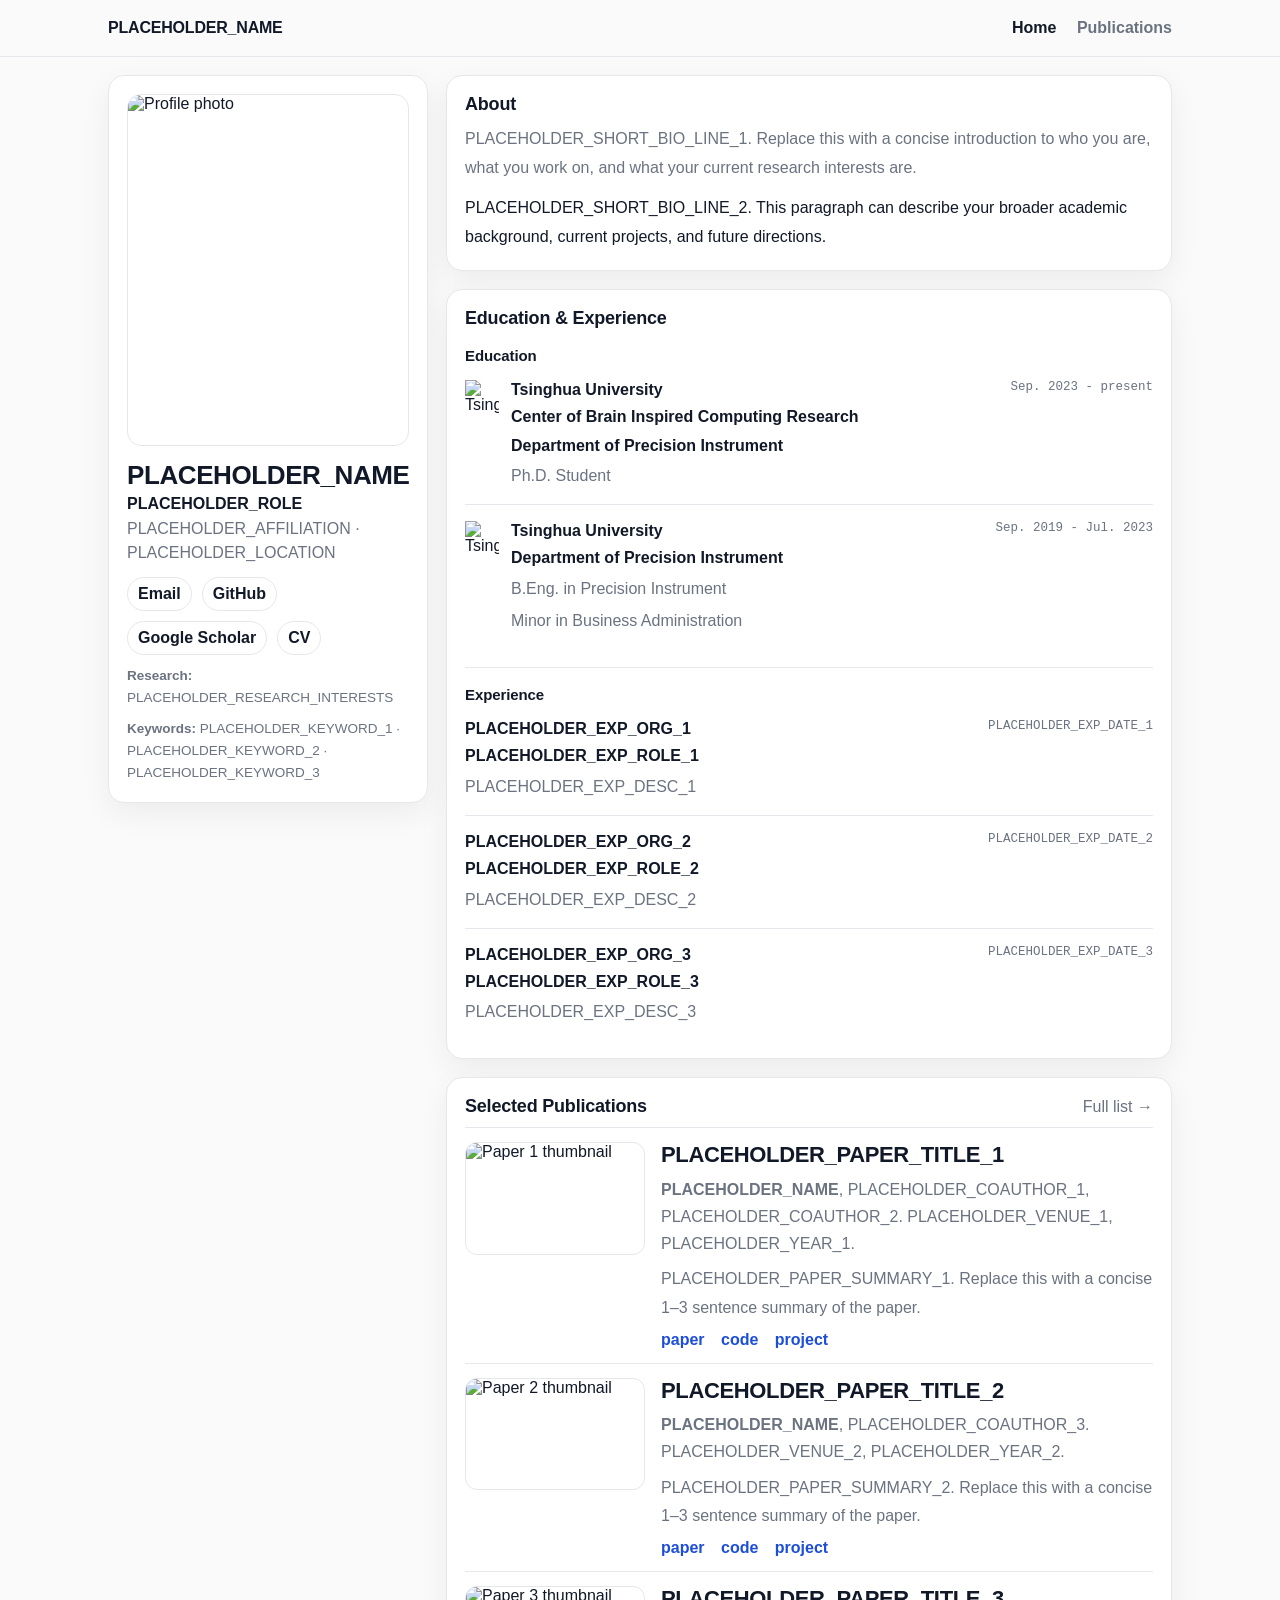
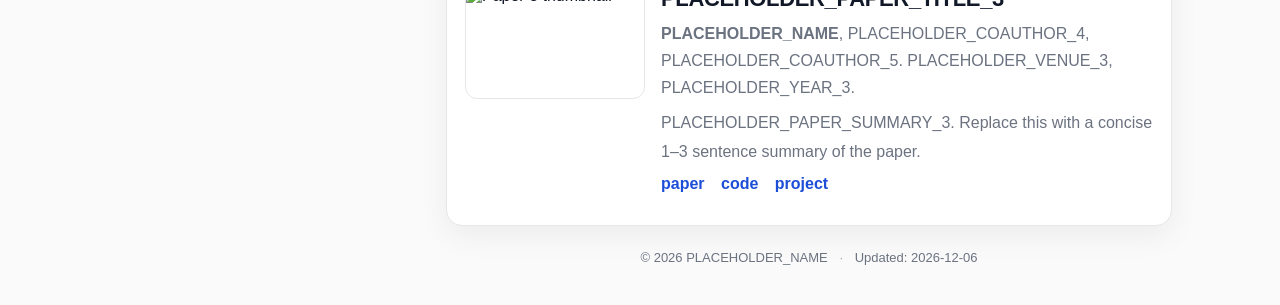
==== commit 0c620def: "update 3.9.5" ====
--- a/index.html
+++ b/index.html
@@ -1,596 +1,316 @@
-<!DOCTYPE html>
+<!doctype html>
 <html lang="en">
-  <head>
-    <meta charset="UTF-8" />
-    <meta
-      name="viewport"
-      content="width=device-width, initial-scale=1.0"
-    />
-    <title>PLACEHOLDER_NAME</title>
-    <meta
-      name="description"
-      content="Academic homepage of PLACEHOLDER_NAME"
-    />
-    <link rel="stylesheet" href="./assets/style.css" />
-  </head>
-  <body>
-    <header class="site-header">
-      <div class="container nav-container">
-        <a href="#home" class="site-name">PLACEHOLDER_NAME</a>
-        <nav class="nav">
-          <a href="#home" class="nav-link" data-route="home">Home</a>
-          <a
-            href="#publications"
-            class="nav-link"
-            data-route="publications"
-          >
-            Publications
-          </a>
-        </nav>
+<head>
+  <meta charset="utf-8" />
+  <meta name="viewport" content="width=device-width,initial-scale=1" />
+  <title>PLACEHOLDER_NAME</title>
+  <meta name="description" content="Personal homepage of PLACEHOLDER_NAME." />
+  <link rel="stylesheet" href="assets/style.css" />
+</head>
+
+<body>
+  <header class="topbar">
+    <div class="container topbar-inner">
+      <div class="brand">
+        <a href="#home">PLACEHOLDER_NAME</a>
       </div>
-    </header>
-
-    <main>
-      <!-- HOME PAGE -->
-      <section id="home-page" class="page active">
-        <section class="hero section">
-          <div class="container">
-            <h1 class="hero-title">PLACEHOLDER_NAME</h1>
-
-            <div class="hero-grid">
-              <div class="hero-photo-wrap">
-                <img
-                  src="https://via.placeholder.com/420x520?text=PLACEHOLDER+PHOTO"
-                  alt="PLACEHOLDER_NAME profile photo"
-                  class="hero-photo"
-                />
-              </div>
-
-              <div class="hero-content">
-                <p class="hero-role">PLACEHOLDER_ROLE</p>
-                <p class="hero-affiliation">
-                  PLACEHOLDER_AFFILIATION
-                </p>
-
-                <p class="hero-bio">
-                  PLACEHOLDER_SHORT_BIO. Lorem ipsum dolor sit amet,
-                  consectetur adipiscing elit. Integer posuere erat a
-                  ante. Donec ullamcorper nulla non metus auctor
-                  fringilla. Curabitur blandit tempus porttitor.
-                </p>
-
-                <p class="hero-bio">
-                  PLACEHOLDER_RESEARCH_INTERESTS. Lorem ipsum dolor sit
-                  amet, consectetur adipiscing elit. Vestibulum id ligula
-                  porta felis euismod semper.
-                </p>
-
-                <div class="tag-list">
-                  <span class="tag">PLACEHOLDER_RESEARCH_TAG_1</span>
-                  <span class="tag">PLACEHOLDER_RESEARCH_TAG_2</span>
-                  <span class="tag">PLACEHOLDER_RESEARCH_TAG_3</span>
-                </div>
-
-                <div class="social-links">
-                  <a href="mailto:PLACEHOLDER_EMAIL" aria-label="Email">
-                    Email
-                  </a>
-                  <a
-                    href="PLACEHOLDER_GOOGLE_SCHOLAR_LINK"
-                    target="_blank"
-                    rel="noopener noreferrer"
-                    aria-label="Google Scholar"
-                  >
-                    Scholar
-                  </a>
-                  <a
-                    href="PLACEHOLDER_GITHUB_LINK"
-                    target="_blank"
-                    rel="noopener noreferrer"
-                    aria-label="GitHub"
-                  >
-                    GitHub
-                  </a>
-                  <a
-                    href="PLACEHOLDER_LINKEDIN_LINK"
-                    target="_blank"
-                    rel="noopener noreferrer"
-                    aria-label="LinkedIn"
-                  >
-                    LinkedIn
-                  </a>
-                  <a
-                    href="PLACEHOLDER_CV_LINK"
-                    target="_blank"
-                    rel="noopener noreferrer"
-                    aria-label="CV"
-                  >
-                    CV
-                  </a>
-                </div>
-              </div>
-            </div>
-          </div>
-        </section>
-
-        <section class="section">
-          <div class="container">
-            <div class="info-card">
-              <div class="info-grid">
-                <div class="info-column">
-                  <h2 class="section-title">Education</h2>
-
-                  <div class="timeline-item">
-                    <div class="timeline-main">
-                      <h3 class="timeline-title">
-                        PLACEHOLDER_EDU_SCHOOL_1
-                      </h3>
-                      <p class="timeline-subtitle">
-                        PLACEHOLDER_EDU_DEPARTMENT_1
-                      </p>
-                      <p class="timeline-text">
-                        PLACEHOLDER_EDU_DEGREE_1
-                      </p>
-                    </div>
-                    <div class="timeline-date">
-                      PLACEHOLDER_EDU_DATE_1
-                    </div>
-                  </div>
-
-                  <div class="timeline-item">
-                    <div class="timeline-main">
-                      <h3 class="timeline-title">
-                        PLACEHOLDER_EDU_SCHOOL_2
-                      </h3>
-                      <p class="timeline-subtitle">
-                        PLACEHOLDER_EDU_DEPARTMENT_2
-                      </p>
-                      <p class="timeline-text">
-                        PLACEHOLDER_EDU_DEGREE_2
-                      </p>
-                    </div>
-                    <div class="timeline-date">
-                      PLACEHOLDER_EDU_DATE_2
-                    </div>
-                  </div>
-                </div>
-
-                <div class="info-column">
-                  <h2 class="section-title">Experience</h2>
-
-                  <div class="timeline-item">
-                    <div class="timeline-main">
-                      <h3 class="timeline-title">
-                        PLACEHOLDER_EXP_ORG_1
-                      </h3>
-                      <p class="timeline-subtitle">
-                        PLACEHOLDER_EXP_POSITION_1
-                      </p>
-                      <p class="timeline-text">
-                        PLACEHOLDER_EXP_DESC_1
-                      </p>
-                    </div>
-                    <div class="timeline-date">
-                      PLACEHOLDER_EXP_DATE_1
-                    </div>
-                  </div>
-
-                  <div class="timeline-item">
-                    <div class="timeline-main">
-                      <h3 class="timeline-title">
-                        PLACEHOLDER_EXP_ORG_2
-                      </h3>
-                      <p class="timeline-subtitle">
-                        PLACEHOLDER_EXP_POSITION_2
-                      </p>
-                      <p class="timeline-text">
-                        PLACEHOLDER_EXP_DESC_2
-                      </p>
-                    </div>
-                    <div class="timeline-date">
-                      PLACEHOLDER_EXP_DATE_2
-                    </div>
-                  </div>
-
-                  <div class="timeline-item">
-                    <div class="timeline-main">
-                      <h3 class="timeline-title">
-                        PLACEHOLDER_EXP_ORG_3
-                      </h3>
-                      <p class="timeline-subtitle">
-                        PLACEHOLDER_EXP_POSITION_3
-                      </p>
-                      <p class="timeline-text">
-                        PLACEHOLDER_EXP_DESC_3
-                      </p>
-                    </div>
-                    <div class="timeline-date">
-                      PLACEHOLDER_EXP_DATE_3
-                    </div>
-                  </div>
-                </div>
-              </div>
-            </div>
-          </div>
-        </section>
-
-        <section class="section publications-preview">
-          <div class="container">
-            <div class="section-header">
-              <h2 class="section-title">Selected Publications</h2>
-              <a href="#publications" class="section-link">View All</a>
-            </div>
-
-            <div class="publication-list">
-              <article class="publication-card">
-                <div class="publication-image-wrap">
-                  <img
-                    src="https://via.placeholder.com/320x180?text=Paper+Image+1"
-                    alt="PLACEHOLDER_PAPER_TITLE_1 teaser"
-                    class="publication-image"
-                  />
-                </div>
-                <div class="publication-content">
-                  <h3 class="publication-title">
-                    PLACEHOLDER_PAPER_TITLE_1
-                  </h3>
-                  <p class="publication-authors">
-                    PLACEHOLDER_PAPER_AUTHORS_1
-                  </p>
-                  <p class="publication-venue">
-                    PLACEHOLDER_PAPER_VENUE_1
-                  </p>
-                  <p class="publication-summary">
-                    PLACEHOLDER_PAPER_SUMMARY_1. Lorem ipsum dolor sit
-                    amet, consectetur adipiscing elit. Maecenas faucibus
-                    mollis interdum.
-                  </p>
-                  <div class="publication-links">
-                    <a
-                      href="PLACEHOLDER_PAPER_LINK_1"
-                      target="_blank"
-                      rel="noopener noreferrer"
-                    >
-                      Paper
-                    </a>
-                    <a
-                      href="PLACEHOLDER_CODE_LINK_1"
-                      target="_blank"
-                      rel="noopener noreferrer"
-                    >
-                      Code
-                    </a>
-                    <a
-                      href="PLACEHOLDER_PROJECT_LINK_1"
-                      target="_blank"
-                      rel="noopener noreferrer"
-                    >
-                      Project
-                    </a>
-                  </div>
-                </div>
-              </article>
-
-              <article class="publication-card">
-                <div class="publication-image-wrap">
-                  <img
-                    src="https://via.placeholder.com/320x180?text=Paper+Image+2"
-                    alt="PLACEHOLDER_PAPER_TITLE_2 teaser"
-                    class="publication-image"
-                  />
-                </div>
-                <div class="publication-content">
-                  <h3 class="publication-title">
-                    PLACEHOLDER_PAPER_TITLE_2
-                  </h3>
-                  <p class="publication-authors">
-                    PLACEHOLDER_PAPER_AUTHORS_2
-                  </p>
-                  <p class="publication-venue">
-                    PLACEHOLDER_PAPER_VENUE_2
-                  </p>
-                  <p class="publication-summary">
-                    PLACEHOLDER_PAPER_SUMMARY_2. Integer posuere erat a
-                    ante venenatis dapibus posuere velit aliquet.
-                  </p>
-                  <div class="publication-links">
-                    <a
-                      href="PLACEHOLDER_PAPER_LINK_2"
-                      target="_blank"
-                      rel="noopener noreferrer"
-                    >
-                      Paper
-                    </a>
-                    <a
-                      href="PLACEHOLDER_CODE_LINK_2"
-                      target="_blank"
-                      rel="noopener noreferrer"
-                    >
-                      Code
-                    </a>
-                    <a
-                      href="PLACEHOLDER_PROJECT_LINK_2"
-                      target="_blank"
-                      rel="noopener noreferrer"
-                    >
-                      Project
-                    </a>
-                  </div>
-                </div>
-              </article>
-
-              <article class="publication-card">
-                <div class="publication-image-wrap">
-                  <img
-                    src="https://via.placeholder.com/320x180?text=Paper+Image+3"
-                    alt="PLACEHOLDER_PAPER_TITLE_3 teaser"
-                    class="publication-image"
-                  />
-                </div>
-                <div class="publication-content">
-                  <h3 class="publication-title">
-                    PLACEHOLDER_PAPER_TITLE_3
-                  </h3>
-                  <p class="publication-authors">
-                    PLACEHOLDER_PAPER_AUTHORS_3
-                  </p>
-                  <p class="publication-venue">
-                    PLACEHOLDER_PAPER_VENUE_3
-                  </p>
-                  <p class="publication-summary">
-                    PLACEHOLDER_PAPER_SUMMARY_3. Aenean lacinia bibendum
-                    nulla sed consectetur.
-                  </p>
-                  <div class="publication-links">
-                    <a
-                      href="PLACEHOLDER_PAPER_LINK_3"
-                      target="_blank"
-                      rel="noopener noreferrer"
-                    >
-                      Paper
-                    </a>
-                    <a
-                      href="PLACEHOLDER_CODE_LINK_3"
-                      target="_blank"
-                      rel="noopener noreferrer"
-                    >
-                      Code
-                    </a>
-                    <a
-                      href="PLACEHOLDER_PROJECT_LINK_3"
-                      target="_blank"
-                      rel="noopener noreferrer"
-                    >
-                      Project
-                    </a>
-                  </div>
-                </div>
-              </article>
-            </div>
-          </div>
-        </section>
-      </section>
-
-      <!-- PUBLICATIONS PAGE -->
-      <section id="publications-page" class="page">
-        <section class="section publications-page-section">
-          <div class="container">
-            <div class="page-heading">
-              <h1 class="page-title">Publications</h1>
-              <p class="page-description">
-                PLACEHOLDER_PUBLICATIONS_PAGE_DESCRIPTION
-              </p>
-            </div>
-
-            <div class="publication-list">
-              <article class="publication-card">
-                <div class="publication-image-wrap">
-                  <img
-                    src="https://via.placeholder.com/320x180?text=Paper+Image+1"
-                    alt="PLACEHOLDER_PAPER_TITLE_1 teaser"
-                    class="publication-image"
-                  />
-                </div>
-                <div class="publication-content">
-                  <h3 class="publication-title">
-                    PLACEHOLDER_PAPER_TITLE_1
-                  </h3>
-                  <p class="publication-authors">
-                    PLACEHOLDER_PAPER_AUTHORS_1
-                  </p>
-                  <p class="publication-venue">
-                    PLACEHOLDER_PAPER_VENUE_1
-                  </p>
-                  <p class="publication-summary">
-                    PLACEHOLDER_PAPER_SUMMARY_1. Lorem ipsum dolor sit
-                    amet, consectetur adipiscing elit. Donec sed odio
-                    dui. Nullam quis risus eget urna mollis ornare vel
-                    eu leo.
-                  </p>
-                  <div class="publication-links">
-                    <a
-                      href="PLACEHOLDER_PAPER_LINK_1"
-                      target="_blank"
-                      rel="noopener noreferrer"
-                    >
-                      Paper
-                    </a>
-                    <a
-                      href="PLACEHOLDER_CODE_LINK_1"
-                      target="_blank"
-                      rel="noopener noreferrer"
-                    >
-                      Code
-                    </a>
-                    <a
-                      href="PLACEHOLDER_PROJECT_LINK_1"
-                      target="_blank"
-                      rel="noopener noreferrer"
-                    >
-                      Project
-                    </a>
-                  </div>
-                </div>
-              </article>
-
-              <article class="publication-card">
-                <div class="publication-image-wrap">
-                  <img
-                    src="https://via.placeholder.com/320x180?text=Paper+Image+2"
-                    alt="PLACEHOLDER_PAPER_TITLE_2 teaser"
-                    class="publication-image"
-                  />
-                </div>
-                <div class="publication-content">
-                  <h3 class="publication-title">
-                    PLACEHOLDER_PAPER_TITLE_2
-                  </h3>
-                  <p class="publication-authors">
-                    PLACEHOLDER_PAPER_AUTHORS_2
-                  </p>
-                  <p class="publication-venue">
-                    PLACEHOLDER_PAPER_VENUE_2
-                  </p>
-                  <p class="publication-summary">
-                    PLACEHOLDER_PAPER_SUMMARY_2. Cras mattis consectetur
-                    purus sit amet fermentum. Vestibulum id ligula porta
-                    felis euismod semper.
-                  </p>
-                  <div class="publication-links">
-                    <a
-                      href="PLACEHOLDER_PAPER_LINK_2"
-                      target="_blank"
-                      rel="noopener noreferrer"
-                    >
-                      Paper
-                    </a>
-                    <a
-                      href="PLACEHOLDER_CODE_LINK_2"
-                      target="_blank"
-                      rel="noopener noreferrer"
-                    >
-                      Code
-                    </a>
-                    <a
-                      href="PLACEHOLDER_PROJECT_LINK_2"
-                      target="_blank"
-                      rel="noopener noreferrer"
-                    >
-                      Project
-                    </a>
-                  </div>
-                </div>
-              </article>
-
-              <article class="publication-card">
-                <div class="publication-image-wrap">
-                  <img
-                    src="https://via.placeholder.com/320x180?text=Paper+Image+3"
-                    alt="PLACEHOLDER_PAPER_TITLE_3 teaser"
-                    class="publication-image"
-                  />
-                </div>
-                <div class="publication-content">
-                  <h3 class="publication-title">
-                    PLACEHOLDER_PAPER_TITLE_3
-                  </h3>
-                  <p class="publication-authors">
-                    PLACEHOLDER_PAPER_AUTHORS_3
-                  </p>
-                  <p class="publication-venue">
-                    PLACEHOLDER_PAPER_VENUE_3
-                  </p>
-                  <p class="publication-summary">
-                    PLACEHOLDER_PAPER_SUMMARY_3. Sed posuere consectetur
-                    est at lobortis. Praesent commodo cursus magna, vel
-                    scelerisque nisl consectetur et.
-                  </p>
-                  <div class="publication-links">
-                    <a
-                      href="PLACEHOLDER_PAPER_LINK_3"
-                      target="_blank"
-                      rel="noopener noreferrer"
-                    >
-                      Paper
-                    </a>
-                    <a
-                      href="PLACEHOLDER_CODE_LINK_3"
-                      target="_blank"
-                      rel="noopener noreferrer"
-                    >
-                      Code
-                    </a>
-                    <a
-                      href="PLACEHOLDER_PROJECT_LINK_3"
-                      target="_blank"
-                      rel="noopener noreferrer"
-                    >
-                      Project
-                    </a>
-                  </div>
-                </div>
-              </article>
-
-              <article class="publication-card">
-                <div class="publication-image-wrap">
-                  <img
-                    src="https://via.placeholder.com/320x180?text=Paper+Image+4"
-                    alt="PLACEHOLDER_PAPER_TITLE_4 teaser"
-                    class="publication-image"
-                  />
-                </div>
-                <div class="publication-content">
-                  <h3 class="publication-title">
-                    PLACEHOLDER_PAPER_TITLE_4
-                  </h3>
-                  <p class="publication-authors">
-                    PLACEHOLDER_PAPER_AUTHORS_4
-                  </p>
-                  <p class="publication-venue">
-                    PLACEHOLDER_PAPER_VENUE_4
-                  </p>
-                  <p class="publication-summary">
-                    PLACEHOLDER_PAPER_SUMMARY_4. Morbi leo risus, porta
-                    ac consectetur ac, vestibulum at eros.
-                  </p>
-                  <div class="publication-links">
-                    <a
-                      href="PLACEHOLDER_PAPER_LINK_4"
-                      target="_blank"
-                      rel="noopener noreferrer"
-                    >
-                      Paper
-                    </a>
-                    <a
-                      href="PLACEHOLDER_CODE_LINK_4"
-                      target="_blank"
-                      rel="noopener noreferrer"
-                    >
-                      Code
-                    </a>
-                    <a
-                      href="PLACEHOLDER_PROJECT_LINK_4"
-                      target="_blank"
-                      rel="noopener noreferrer"
-                    >
-                      Project
-                    </a>
-                  </div>
-                </div>
-              </article>
-            </div>
-          </div>
-        </section>
-      </section>
-    </main>
-
-    <footer class="site-footer">
-      <div class="container footer-content">
-        <p>© PLACEHOLDER_NAME</p>
-        <p>Last updated: PLACEHOLDER_LAST_UPDATED</p>
+      <nav class="nav" aria-label="Primary">
+        <a href="#home" data-route="home">Home</a>
+        <a href="#publications-page" data-route="publications-page">Publications</a>
+      </nav>
+    </div>
+  </header>
+
+  <!-- HOME PAGE -->
+  <main class="container page route-page" id="home-page">
+    <!-- Left column -->
+    <aside class="sidebar">
+      <div class="card profile">
+        <div class="avatar">
+          <img src="assets/profile.jpg" alt="Profile photo" />
+        </div>
+
+        <h1 class="name">PLACEHOLDER_NAME</h1>
+        <div class="title">PLACEHOLDER_ROLE</div>
+        <div class="affil">PLACEHOLDER_AFFILIATION · PLACEHOLDER_LOCATION</div>
+
+        <div class="links" aria-label="Profile links">
+          <a href="mailto:PLACEHOLDER_EMAIL">Email</a>
+          <a href="PLACEHOLDER_GITHUB_LINK" target="_blank" rel="noopener noreferrer">GitHub</a>
+          <a href="PLACEHOLDER_SCHOLAR_LINK" target="_blank" rel="noopener noreferrer">Google Scholar</a>
+          <a href="PLACEHOLDER_CV_LINK" target="_blank" rel="noopener noreferrer">CV</a>
+        </div>
+
+        <div class="small">
+          <div><strong>Research:</strong> PLACEHOLDER_RESEARCH_INTERESTS</div>
+          <div class="mt8"><strong>Keywords:</strong> PLACEHOLDER_KEYWORD_1 · PLACEHOLDER_KEYWORD_2 · PLACEHOLDER_KEYWORD_3</div>
+        </div>
       </div>
-    </footer>
-
-    <script src="./assets/main.js"></script>
-  </body>
+    </aside>
+
+    <!-- Right column -->
+    <section class="content">
+      <!-- Block 1 -->
+      <section class="card" id="about">
+        <h2>About</h2>
+        <p class="lead">
+          PLACEHOLDER_SHORT_BIO_LINE_1. Replace this with a concise introduction to who you are, what you work on, and what your current research interests are.
+        </p>
+        <p>
+          PLACEHOLDER_SHORT_BIO_LINE_2. This paragraph can describe your broader academic background, current projects, and future directions.
+        </p>
+      </section>
+
+      <!-- Block 2 -->
+      <section class="card" id="experience">
+        <div class="section-head">
+          <h2>Education & Experience</h2>
+        </div>
+
+        <div class="subsection">
+          <h3 class="subhead">Education</h3>
+
+          <div class="edu-entry">
+            <div class="edu-left">
+              <div class="edu-logo">
+                <img src="assets/tsinghua-logo.png" alt="Tsinghua University logo" />
+              </div>
+              <div class="edu-main">
+                <div class="entry-title">Tsinghua University</div>
+                <div class="entry-role">Center of Brain Inspired Computing Research</div>
+                <div class="entry-role">Department of Precision Instrument</div>
+                <div class="entry-desc">Ph.D. Student</div>
+              </div>
+            </div>
+            <div class="entry-date">Sep. 2023 - present</div>
+          </div>
+
+          <div class="edu-entry">
+            <div class="edu-left">
+              <div class="edu-logo">
+                <img src="assets/tsinghua-logo.png" alt="Tsinghua University logo" />
+              </div>
+              <div class="edu-main">
+                <div class="entry-title">Tsinghua University</div>
+                <div class="entry-role">Department of Precision Instrument</div>
+                <div class="entry-desc">B.Eng. in Precision Instrument</div>
+                <div class="entry-desc">Minor in Business Administration</div>
+              </div>
+            </div>
+            <div class="entry-date">Sep. 2019 - Jul. 2023</div>
+          </div>
+        </div>
+
+        <div class="subsection subsection-divider">
+          <h3 class="subhead">Experience</h3>
+
+          <div class="entry">
+            <div class="entry-main">
+              <div class="entry-title">PLACEHOLDER_EXP_ORG_1</div>
+              <div class="entry-role">PLACEHOLDER_EXP_ROLE_1</div>
+              <div class="entry-desc">PLACEHOLDER_EXP_DESC_1</div>
+            </div>
+            <div class="entry-date">PLACEHOLDER_EXP_DATE_1</div>
+          </div>
+
+          <div class="entry">
+            <div class="entry-main">
+              <div class="entry-title">PLACEHOLDER_EXP_ORG_2</div>
+              <div class="entry-role">PLACEHOLDER_EXP_ROLE_2</div>
+              <div class="entry-desc">PLACEHOLDER_EXP_DESC_2</div>
+            </div>
+            <div class="entry-date">PLACEHOLDER_EXP_DATE_2</div>
+          </div>
+
+          <div class="entry">
+            <div class="entry-main">
+              <div class="entry-title">PLACEHOLDER_EXP_ORG_3</div>
+              <div class="entry-role">PLACEHOLDER_EXP_ROLE_3</div>
+              <div class="entry-desc">PLACEHOLDER_EXP_DESC_3</div>
+            </div>
+            <div class="entry-date">PLACEHOLDER_EXP_DATE_3</div>
+          </div>
+        </div>
+      </section>
+
+      <!-- Block 3 -->
+      <section class="card" id="publications">
+        <div class="section-head">
+          <h2>Selected Publications</h2>
+          <a class="muted" href="#publications-page">Full list →</a>
+        </div>
+
+        <div class="pub-card">
+          <div class="pub-thumb">
+            <img src="assets/paper1.jpg" alt="Paper 1 thumbnail" />
+          </div>
+          <div class="pub-body">
+            <div class="pub-title">PLACEHOLDER_PAPER_TITLE_1</div>
+            <div class="pub-meta">
+              <strong>PLACEHOLDER_NAME</strong>, PLACEHOLDER_COAUTHOR_1, PLACEHOLDER_COAUTHOR_2. PLACEHOLDER_VENUE_1, PLACEHOLDER_YEAR_1.
+            </div>
+            <div class="pub-abstract">
+              PLACEHOLDER_PAPER_SUMMARY_1. Replace this with a concise 1–3 sentence summary of the paper.
+            </div>
+            <div class="pub-links">
+              <a href="PLACEHOLDER_PAPER_LINK_1" target="_blank" rel="noopener noreferrer">paper</a>
+              <a href="PLACEHOLDER_CODE_LINK_1" target="_blank" rel="noopener noreferrer">code</a>
+              <a href="PLACEHOLDER_PROJECT_LINK_1" target="_blank" rel="noopener noreferrer">project</a>
+            </div>
+          </div>
+        </div>
+
+        <div class="pub-card">
+          <div class="pub-thumb">
+            <img src="assets/paper2.jpg" alt="Paper 2 thumbnail" />
+          </div>
+          <div class="pub-body">
+            <div class="pub-title">PLACEHOLDER_PAPER_TITLE_2</div>
+            <div class="pub-meta">
+              <strong>PLACEHOLDER_NAME</strong>, PLACEHOLDER_COAUTHOR_3. PLACEHOLDER_VENUE_2, PLACEHOLDER_YEAR_2.
+            </div>
+            <div class="pub-abstract">
+              PLACEHOLDER_PAPER_SUMMARY_2. Replace this with a concise 1–3 sentence summary of the paper.
+            </div>
+            <div class="pub-links">
+              <a href="PLACEHOLDER_PAPER_LINK_2" target="_blank" rel="noopener noreferrer">paper</a>
+              <a href="PLACEHOLDER_CODE_LINK_2" target="_blank" rel="noopener noreferrer">code</a>
+              <a href="PLACEHOLDER_PROJECT_LINK_2" target="_blank" rel="noopener noreferrer">project</a>
+            </div>
+          </div>
+        </div>
+
+        <div class="pub-card">
+          <div class="pub-thumb">
+            <img src="assets/paper3.jpg" alt="Paper 3 thumbnail" />
+          </div>
+          <div class="pub-body">
+            <div class="pub-title">PLACEHOLDER_PAPER_TITLE_3</div>
+            <div class="pub-meta">
+              <strong>PLACEHOLDER_NAME</strong>, PLACEHOLDER_COAUTHOR_4, PLACEHOLDER_COAUTHOR_5. PLACEHOLDER_VENUE_3, PLACEHOLDER_YEAR_3.
+            </div>
+            <div class="pub-abstract">
+              PLACEHOLDER_PAPER_SUMMARY_3. Replace this with a concise 1–3 sentence summary of the paper.
+            </div>
+            <div class="pub-links">
+              <a href="PLACEHOLDER_PAPER_LINK_3" target="_blank" rel="noopener noreferrer">paper</a>
+              <a href="PLACEHOLDER_CODE_LINK_3" target="_blank" rel="noopener noreferrer">code</a>
+              <a href="PLACEHOLDER_PROJECT_LINK_3" target="_blank" rel="noopener noreferrer">project</a>
+            </div>
+          </div>
+        </div>
+      </section>
+
+      <footer class="footer">
+        <span>© <span id="year"></span> PLACEHOLDER_NAME</span>
+        <span class="dot">·</span>
+        <span class="muted">Updated: <span id="updated"></span></span>
+      </footer>
+    </section>
+  </main>
+
+  <!-- PUBLICATIONS PAGE -->
+  <main class="container publications-layout route-page hidden" id="publications-page-view">
+    <section class="publications-main">
+      <section class="card publications-hero">
+        <h1 class="page-title">Publications</h1>
+        <p class="lead">
+          PLACEHOLDER_PUBLICATIONS_PAGE_DESCRIPTION. Replace this with a short description for your full publication list.
+        </p>
+      </section>
+
+      <section class="card">
+        <div class="pub-list-page">
+          <div class="pub-card page-pub">
+            <div class="pub-thumb">
+              <img src="assets/paper1.jpg" alt="Paper 1 thumbnail" />
+            </div>
+            <div class="pub-body">
+              <div class="pub-title">PLACEHOLDER_PAPER_TITLE_1</div>
+              <div class="pub-meta">
+                <strong>PLACEHOLDER_NAME</strong>, PLACEHOLDER_COAUTHOR_1, PLACEHOLDER_COAUTHOR_2. PLACEHOLDER_VENUE_1, PLACEHOLDER_YEAR_1.
+              </div>
+              <div class="pub-abstract">
+                PLACEHOLDER_PAPER_SUMMARY_1. Replace this with a slightly longer paper description if you want.
+              </div>
+              <div class="pub-links">
+                <a href="PLACEHOLDER_PAPER_LINK_1" target="_blank" rel="noopener noreferrer">paper</a>
+                <a href="PLACEHOLDER_CODE_LINK_1" target="_blank" rel="noopener noreferrer">code</a>
+                <a href="PLACEHOLDER_PROJECT_LINK_1" target="_blank" rel="noopener noreferrer">project</a>
+              </div>
+            </div>
+          </div>
+
+          <div class="pub-card page-pub">
+            <div class="pub-thumb">
+              <img src="assets/paper2.jpg" alt="Paper 2 thumbnail" />
+            </div>
+            <div class="pub-body">
+              <div class="pub-title">PLACEHOLDER_PAPER_TITLE_2</div>
+              <div class="pub-meta">
+                <strong>PLACEHOLDER_NAME</strong>, PLACEHOLDER_COAUTHOR_3. PLACEHOLDER_VENUE_2, PLACEHOLDER_YEAR_2.
+              </div>
+              <div class="pub-abstract">
+                PLACEHOLDER_PAPER_SUMMARY_2. Replace this with a slightly longer paper description if you want.
+              </div>
+              <div class="pub-links">
+                <a href="PLACEHOLDER_PAPER_LINK_2" target="_blank" rel="noopener noreferrer">paper</a>
+                <a href="PLACEHOLDER_CODE_LINK_2" target="_blank" rel="noopener noreferrer">code</a>
+                <a href="PLACEHOLDER_PROJECT_LINK_2" target="_blank" rel="noopener noreferrer">project</a>
+              </div>
+            </div>
+          </div>
+
+          <div class="pub-card page-pub">
+            <div class="pub-thumb">
+              <img src="assets/paper3.jpg" alt="Paper 3 thumbnail" />
+            </div>
+            <div class="pub-body">
+              <div class="pub-title">PLACEHOLDER_PAPER_TITLE_3</div>
+              <div class="pub-meta">
+                <strong>PLACEHOLDER_NAME</strong>, PLACEHOLDER_COAUTHOR_4, PLACEHOLDER_COAUTHOR_5. PLACEHOLDER_VENUE_3, PLACEHOLDER_YEAR_3.
+              </div>
+              <div class="pub-abstract">
+                PLACEHOLDER_PAPER_SUMMARY_3. Replace this with a slightly longer paper description if you want.
+              </div>
+              <div class="pub-links">
+                <a href="PLACEHOLDER_PAPER_LINK_3" target="_blank" rel="noopener noreferrer">paper</a>
+                <a href="PLACEHOLDER_CODE_LINK_3" target="_blank" rel="noopener noreferrer">code</a>
+                <a href="PLACEHOLDER_PROJECT_LINK_3" target="_blank" rel="noopener noreferrer">project</a>
+              </div>
+            </div>
+          </div>
+
+          <div class="pub-card page-pub">
+            <div class="pub-thumb">
+              <img src="assets/paper4.jpg" alt="Paper 4 thumbnail" />
+            </div>
+            <div class="pub-body">
+              <div class="pub-title">PLACEHOLDER_PAPER_TITLE_4</div>
+              <div class="pub-meta">
+                <strong>PLACEHOLDER_NAME</strong>, PLACEHOLDER_COAUTHOR_6. PLACEHOLDER_VENUE_4, PLACEHOLDER_YEAR_4.
+              </div>
+              <div class="pub-abstract">
+                PLACEHOLDER_PAPER_SUMMARY_4. Replace this with a slightly longer paper description if you want.
+              </div>
+              <div class="pub-links">
+                <a href="PLACEHOLDER_PAPER_LINK_4" target="_blank" rel="noopener noreferrer">paper</a>
+                <a href="PLACEHOLDER_CODE_LINK_4" target="_blank" rel="noopener noreferrer">code</a>
+                <a href="PLACEHOLDER_PROJECT_LINK_4" target="_blank" rel="noopener noreferrer">project</a>
+              </div>
+            </div>
+          </div>
+        </div>
+      </section>
+
+      <footer class="footer pub-footer">
+        <span>© <span id="year-2"></span> PLACEHOLDER_NAME</span>
+        <span class="dot">·</span>
+        <span class="muted">Updated: <span id="updated-2"></span></span>
+      </footer>
+    </section>
+  </main>
+
+  <script src="assets/main.js"></script>
+</body>
 </html>
--- a/assets/style.css
+++ b/assets/style.css
@@ -1,503 +1,336 @@
-:root {
-  --bg: #f6f6f3;
-  --surface: #ffffff;
-  --surface-soft: #fbfbf9;
-  --border: #e5e7eb;
-  --text: #22384d;
-  --text-secondary: #4b5563;
-  --muted: #6b7280;
-  --link: #2563eb;
-  --shadow: 0 10px 30px rgba(15, 23, 42, 0.06);
-  --radius-lg: 24px;
-  --radius-md: 18px;
-  --radius-sm: 12px;
-  --max-width: 1120px;
-}
-
-* {
-  box-sizing: border-box;
-}
-
-html {
-  scroll-behavior: smooth;
-}
-
-body {
-  margin: 0;
-  font-family: Inter, ui-sans-serif, system-ui, -apple-system, BlinkMacSystemFont,
-    "Segoe UI", sans-serif;
-  background: var(--bg);
-  color: var(--text);
-  line-height: 1.65;
-}
-
-img {
-  max-width: 100%;
-  display: block;
-}
-
-a {
-  color: var(--link);
-  text-decoration: none;
-  transition: opacity 0.2s ease, color 0.2s ease;
-}
-
-a:hover {
-  opacity: 0.85;
-}
-
-.container {
-  width: min(calc(100% - 48px), var(--max-width));
-  margin: 0 auto;
-}
-
-/* Header */
-.site-header {
-  position: sticky;
-  top: 0;
-  z-index: 100;
+:root{
+  --bg:#fafafa;
+  --card:#ffffff;
+  --text:#111827;
+  --muted:#6b7280;
+  --line:#e5e7eb;
+  --link:#1d4ed8;
+  --shadow: 0 10px 30px rgba(0,0,0,.06);
+  --radius: 16px;
+  --mono: ui-monospace, SFMono-Regular, Menlo, Monaco, Consolas, "Liberation Mono", "Courier New", monospace;
+  --sans: ui-sans-serif, -apple-system, BlinkMacSystemFont, "Segoe UI", Roboto, Helvetica, Arial, "Apple Color Emoji", "Segoe UI Emoji";
+}
+
+*{box-sizing:border-box;}
+html,body{margin:0;padding:0;font-family:var(--sans);color:var(--text);background:var(--bg);}
+html{scroll-behavior:smooth;}
+
+a{color:var(--link);text-decoration:none;}
+a:hover{text-decoration:underline;}
+
+.container{max-width:1100px;margin:0 auto;padding:0 18px;}
+
+.topbar{
+  position:sticky;top:0;z-index:50;
+  background:rgba(250,250,250,.9);
   backdrop-filter: blur(10px);
-  background: rgba(246, 246, 243, 0.9);
-  border-bottom: 1px solid rgba(229, 231, 235, 0.8);
-}
-
-.nav-container {
-  display: flex;
-  justify-content: space-between;
-  align-items: center;
-  min-height: 72px;
-}
-
-.site-name {
-  font-size: 1.2rem;
-  font-weight: 700;
-  color: var(--text);
-}
-
-.nav {
-  display: flex;
-  gap: 24px;
-}
-
-.nav-link {
-  position: relative;
-  color: var(--text-secondary);
-  font-weight: 600;
-  padding: 4px 0;
-}
-
-.nav-link.active {
-  color: var(--text);
-}
-
-.nav-link.active::after {
-  content: "";
-  position: absolute;
-  left: 0;
-  bottom: -6px;
-  width: 100%;
-  height: 2px;
-  background: var(--text);
-  border-radius: 999px;
-}
-
-/* Page visibility */
-.page {
-  display: none;
-}
-
-.page.active {
-  display: block;
-}
-
-.section {
-  padding: 72px 0;
-}
-
-.hero {
-  padding-top: 88px;
-  padding-bottom: 60px;
-}
-
-.hero-title {
-  margin: 0 0 40px;
-  text-align: center;
-  font-size: clamp(2.8rem, 5vw, 4.25rem);
-  line-height: 1.05;
-  letter-spacing: -0.03em;
-  color: var(--text);
-}
-
-.hero-grid {
-  display: grid;
-  grid-template-columns: 360px 1fr;
-  gap: 48px;
-  align-items: center;
-}
-
-.hero-photo-wrap {
-  display: flex;
-  justify-content: center;
-}
-
-.hero-photo {
-  width: 100%;
-  max-width: 360px;
+  border-bottom:1px solid var(--line);
+}
+.topbar-inner{
+  display:flex;align-items:center;justify-content:space-between;
+  height:56px;
+}
+.brand a{font-weight:800;color:var(--text);letter-spacing:-.2px;}
+.nav a{
+  margin-left:16px;
+  color:var(--muted);
+  font-weight:650;
+}
+.nav a:hover{color:var(--text);text-decoration:none;}
+.nav a.active{color:var(--text);}
+
+.page{
+  display:grid;
+  grid-template-columns:320px 1fr;
+  gap:18px;
+  padding:18px 18px 40px;
+}
+
+.route-page.hidden{display:none;}
+
+.card{
+  background:var(--card);
+  border:1px solid var(--line);
+  border-radius:var(--radius);
+  box-shadow:var(--shadow);
+  padding:18px;
+}
+
+.sidebar{
+  position:sticky;
+  top:74px;
+  align-self:start;
+  display:flex;
+  flex-direction:column;
+  gap:18px;
+}
+
+.profile{padding:18px;}
+
+.avatar{
+  width:100%;
+  border-radius:14px;
+  overflow:hidden;
+  border:1px solid var(--line);
+  background:#fff;
+}
+.avatar img{
+  width:100%;
+  display:block;
   aspect-ratio: 4 / 5;
   object-fit: cover;
-  border-radius: 28px;
-  box-shadow: var(--shadow);
-  border: 1px solid var(--border);
-}
-
-.hero-content {
-  min-width: 0;
-}
-
-.hero-role {
-  margin: 0 0 6px;
-  font-size: 1.35rem;
-  font-weight: 700;
-  color: var(--text);
-}
-
-.hero-affiliation {
-  margin: 0 0 22px;
-  font-size: 1rem;
-  color: var(--text-secondary);
-}
-
-.hero-bio {
-  margin: 0 0 16px;
-  font-size: 1.06rem;
-  color: var(--text-secondary);
-}
-
-.tag-list {
-  display: flex;
-  flex-wrap: wrap;
-  gap: 10px;
-  margin: 26px 0;
-}
-
-.tag {
-  padding: 8px 14px;
-  border-radius: 999px;
-  background: #eef3ff;
-  color: #2346a0;
-  font-size: 0.92rem;
-  font-weight: 600;
-}
-
-.social-links {
-  display: flex;
-  flex-wrap: wrap;
-  gap: 14px;
-  margin-top: 18px;
-}
-
-.social-links a {
-  display: inline-flex;
-  align-items: center;
-  justify-content: center;
-  min-height: 40px;
-  padding: 0 14px;
-  border: 1px solid var(--border);
-  border-radius: 999px;
-  background: var(--surface);
-  color: var(--text);
-  font-weight: 600;
-}
-
-.social-links a:hover {
-  border-color: #c7d2fe;
-  color: var(--link);
-}
-
-/* Shared blocks */
-.section-header,
-.page-heading {
-  display: flex;
-  justify-content: space-between;
-  align-items: end;
-  gap: 20px;
-  margin-bottom: 28px;
-}
-
-.page-heading {
-  align-items: flex-start;
-  flex-direction: column;
-  margin-bottom: 36px;
-}
-
-.section-title,
-.page-title {
-  margin: 0;
-  color: var(--text);
-  letter-spacing: -0.02em;
-}
-
-.section-title {
-  font-size: 2rem;
-}
-
-.page-title {
-  font-size: clamp(2.2rem, 4vw, 3.3rem);
-}
-
-.section-link {
-  font-weight: 700;
-}
-
-.page-description {
-  margin: 8px 0 0;
-  max-width: 760px;
-  color: var(--text-secondary);
-  font-size: 1.02rem;
-}
-
-/* Education + Experience */
-.info-card {
-  background: var(--surface-soft);
-  border: 1px solid var(--border);
-  border-radius: var(--radius-lg);
-  box-shadow: var(--shadow);
-  padding: 38px;
-}
-
-.info-grid {
-  display: grid;
-  grid-template-columns: 1fr 1fr;
-  gap: 42px;
-}
-
-.info-column .section-title {
-  margin-bottom: 24px;
-  font-size: 1.9rem;
-}
-
-.timeline-item {
-  display: grid;
+}
+
+.name{margin:14px 0 4px;font-size:26px;letter-spacing:-.4px;}
+.title{color:var(--text);font-weight:650;}
+.affil{color:var(--muted);margin-top:4px;line-height:1.5;}
+
+.links{
+  display:flex;flex-wrap:wrap;gap:10px;
+  margin:12px 0 10px;
+}
+.links a{
+  display:inline-block;
+  padding:7px 10px;
+  border:1px solid var(--line);
+  border-radius:999px;
+  background:#fff;
+  color:var(--text);
+  font-weight:650;
+}
+.links a:hover{
+  border-color:#cbd5e1;
+  text-decoration:none;
+}
+
+.small{color:var(--muted);font-size:13.5px;line-height:1.65;}
+.mt8{margin-top:8px;}
+
+.content{
+  display:flex;
+  flex-direction:column;
+  gap:18px;
+}
+
+h1,h2,h3{margin:0;}
+h2{margin:0 0 10px;font-size:18px;letter-spacing:-.2px;}
+.lead{margin:0;color:var(--muted);line-height:1.8;}
+p{line-height:1.85;margin:10px 0 0;}
+
+.section-head{
+  display:flex;
+  align-items:baseline;
+  justify-content:space-between;
+  gap:12px;
+}
+
+.muted{color:var(--muted);}
+
+/* Education & Experience */
+.edu-entry{
+  display:grid;
   grid-template-columns: 1fr auto;
-  gap: 20px;
-  padding: 18px 0;
-  border-bottom: 1px solid var(--border);
-}
-
-.timeline-item:last-child {
-  border-bottom: none;
-}
-
-.timeline-title {
-  margin: 0 0 6px;
-  font-size: 1.35rem;
-  line-height: 1.25;
-  color: var(--text);
-}
-
-.timeline-subtitle {
-  margin: 0 0 6px;
-  font-size: 1rem;
-  font-weight: 600;
-  color: var(--text-secondary);
-}
-
-.timeline-text {
-  margin: 0;
-  color: var(--muted);
-  font-size: 0.98rem;
-}
-
-.timeline-date {
-  white-space: nowrap;
-  align-self: start;
-  font-style: italic;
-  color: var(--text-secondary);
-  font-weight: 600;
-}
-
-/* Publications */
-.publication-list {
-  display: flex;
-  flex-direction: column;
-  gap: 22px;
-}
-
-.publication-card {
-  display: grid;
-  grid-template-columns: 260px 1fr;
-  gap: 22px;
-  padding: 22px;
-  background: var(--surface);
-  border: 1px solid var(--border);
-  border-radius: var(--radius-md);
-  box-shadow: var(--shadow);
-  transition: transform 0.2s ease, box-shadow 0.2s ease;
-}
-
-.publication-card:hover {
-  transform: translateY(-2px);
-  box-shadow: 0 14px 32px rgba(15, 23, 42, 0.08);
-}
-
-.publication-image-wrap {
-  width: 100%;
-}
-
-.publication-image {
-  width: 100%;
-  aspect-ratio: 16 / 10;
-  object-fit: cover;
-  border-radius: 14px;
-  border: 1px solid var(--border);
-}
-
-.publication-content {
-  min-width: 0;
-}
-
-.publication-title {
-  margin: 0 0 10px;
-  font-size: 1.8rem;
-  line-height: 1.15;
-  letter-spacing: -0.02em;
-  color: var(--text);
-}
-
-.publication-authors {
-  margin: 0 0 6px;
-  font-size: 1rem;
-  font-weight: 700;
-  color: var(--text);
-}
-
-.publication-venue {
-  margin: 0 0 12px;
-  color: var(--text-secondary);
-  font-style: italic;
-  font-size: 1rem;
-}
-
-.publication-summary {
-  margin: 0;
-  color: var(--muted);
-  font-size: 1rem;
-}
-
-.publication-links {
-  display: flex;
-  flex-wrap: wrap;
-  gap: 14px;
-  margin-top: 16px;
-}
-
-.publication-links a {
-  font-weight: 700;
+  gap:14px;
+  padding:14px 0;
+  border-top:1px solid var(--line);
+}
+
+.edu-entry:first-of-type{
+  border-top:none;
+  padding-top:4px;
+}
+
+.edu-left{
+  display:flex;
+  align-items:flex-start;
+  gap:12px;
+  min-width:0;
+}
+
+.edu-logo{
+  width:34px;
+  height:34px;
+  flex:0 0 34px;
+  margin-top:2px;
+}
+
+.edu-logo img{
+  width:100%;
+  height:100%;
+  object-fit:contain;
+  display:block;
+}
+
+.edu-main{
+  min-width:0;
+}
+
+
+.subsection{
+  margin-top:8px;
+}
+.subsection-divider{
+  margin-top:18px;
+  padding-top:18px;
+  border-top:1px solid var(--line);
+}
+.subhead{
+  font-size:15px;
+  font-weight:750;
+  color:var(--text);
+  margin-bottom:10px;
+  letter-spacing:-.1px;
+}
+
+.entry{
+  display:grid;
+  grid-template-columns:1fr auto;
+  gap:14px;
+  padding:14px 0;
+  border-top:1px solid var(--line);
+}
+.entry:first-of-type{
+  border-top:none;
+  padding-top:4px;
+}
+.entry-main{
+  min-width:0;
+}
+.entry-title{
+  font-weight:800;
+  font-size:16px;
+  line-height:1.45;
+}
+.entry-role{
+  color:var(--text);
+  font-weight:650;
+  margin-top:3px;
+  line-height:1.6;
+}
+.entry-desc{
+  color:var(--muted);
+  margin-top:4px;
+  line-height:1.75;
+}
+.entry-date{
+  white-space:nowrap;
+  color:var(--muted);
+  font-family:var(--mono);
+  font-size:12.5px;
+  padding-top:2px;
+}
+
+/* Publication cards */
+.pub-card{
+  display:grid;
+  grid-template-columns:180px 1fr;
+  gap:16px;
+  padding:14px 0;
+  border-top:1px solid var(--line);
+}
+.pub-card:first-of-type{
+  border-top:none;
+  padding-top:2px;
+}
+.pub-thumb{
+  width:100%;
+}
+.pub-thumb img{
+  width:100%;
+  display:block;
+  border-radius:12px;
+  border:1px solid var(--line);
+  background:#fff;
+  aspect-ratio:16 / 10;
+  object-fit:cover;
+}
+.pub-body{
+  min-width:0;
+}
+.pub-title{
+  font-weight:800;
+  font-size:22px;
+  line-height:1.2;
+  letter-spacing:-.35px;
+  margin-bottom:7px;
+}
+.pub-meta{
+  color:var(--muted);
+  line-height:1.7;
+}
+.pub-abstract{
+  color:var(--muted);
+  line-height:1.8;
+  margin-top:8px;
+}
+.pub-links{
+  margin-top:8px;
+}
+.pub-links a{
+  margin-right:12px;
+  font-weight:750;
+}
+
+/* Publications full page */
+.publications-layout{
+  padding:18px 18px 40px;
+}
+.publications-main{
+  max-width:920px;
+  margin:0 auto;
+  width:100%;
+}
+.publications-hero{
+  margin-bottom:18px;
+}
+.page-title{
+  font-size:30px;
+  letter-spacing:-.4px;
+  margin-bottom:8px;
+}
+.pub-list-page{
+  display:flex;
+  flex-direction:column;
+}
+.page-pub{
+  padding:18px 0;
 }
 
 /* Footer */
-.site-footer {
-  border-top: 1px solid var(--border);
-  margin-top: 30px;
-  background: rgba(255, 255, 255, 0.45);
-}
-
-.footer-content {
-  display: flex;
-  justify-content: space-between;
-  gap: 18px;
-  padding: 22px 0 28px;
-  color: var(--muted);
-  font-size: 0.95rem;
-}
-
-/* Responsive */
-@media (max-width: 980px) {
-  .hero-grid {
-    grid-template-columns: 1fr;
-    gap: 30px;
-  }
-
-  .hero-photo-wrap {
-    justify-content: flex-start;
-  }
-
-  .hero-photo {
-    max-width: 300px;
-  }
-
-  .info-grid {
-    grid-template-columns: 1fr;
-    gap: 28px;
-  }
-
-  .publication-card {
-    grid-template-columns: 1fr;
-  }
-
-  .publication-image {
-    max-width: 420px;
-  }
-}
-
-@media (max-width: 640px) {
-  .container {
-    width: min(calc(100% - 28px), var(--max-width));
-  }
-
-  .nav-container {
-    min-height: 64px;
-  }
-
-  .nav {
-    gap: 16px;
-  }
-
-  .hero {
-    padding-top: 56px;
-    padding-bottom: 36px;
-  }
-
-  .section {
-    padding: 48px 0;
-  }
-
-  .hero-title {
-    margin-bottom: 26px;
-    text-align: left;
-  }
-
-  .hero-photo-wrap {
-    justify-content: center;
-  }
-
-  .hero-photo {
-    max-width: 100%;
-  }
-
-  .info-card {
-    padding: 24px 18px;
-  }
-
-  .timeline-item {
-    grid-template-columns: 1fr;
-    gap: 8px;
-  }
-
-  .timeline-date {
-    white-space: normal;
-  }
-
-  .publication-card {
-    padding: 18px;
-  }
-
-  .publication-title {
-    font-size: 1.45rem;
-  }
-
-  .footer-content {
-    flex-direction: column;
-    align-items: flex-start;
-  }
-}+.footer{
+  padding:6px 0 0;
+  text-align:center;
+  color:var(--muted);
+  font-size:13px;
+}
+.dot{margin:0 8px;opacity:.6;}
+.pub-footer{
+  margin-top:18px;
+}
+
+/* Mobile */
+@media (max-width: 980px){
+  .page{grid-template-columns:1fr;gap:14px;}
+  .sidebar{position:relative;top:auto;}
+  .publications-main{max-width:100%;}
+}
+
+@media (max-width: 720px){
+  .pub-card{
+    grid-template-columns:1fr;
+  }
+  .pub-thumb{
+    max-width:280px;
+  }
+  .entry{
+    grid-template-columns:1fr;
+    gap:6px;
+  }
+  .entry-date{
+    white-space:normal;
+  }
+  .edu-entry{
+    grid-template-columns:1fr;
+    gap:6px;
+  }
+}
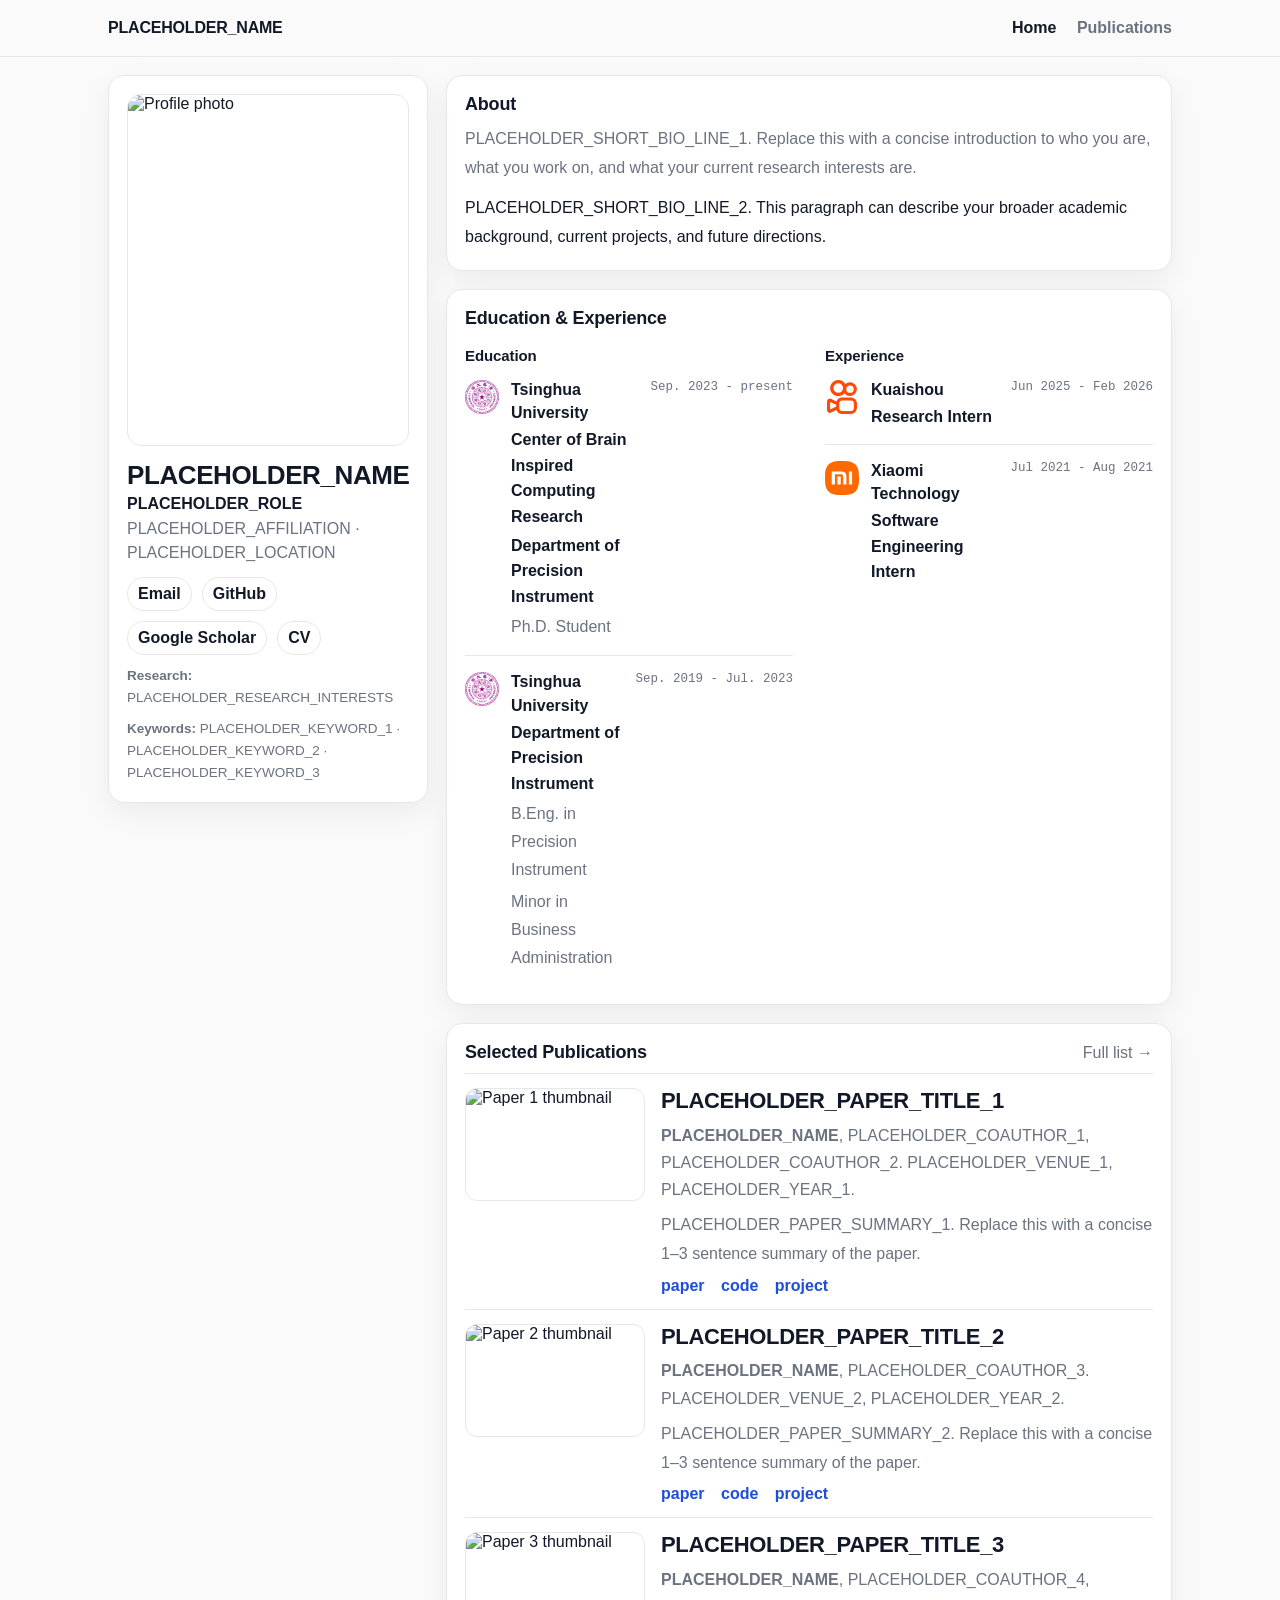
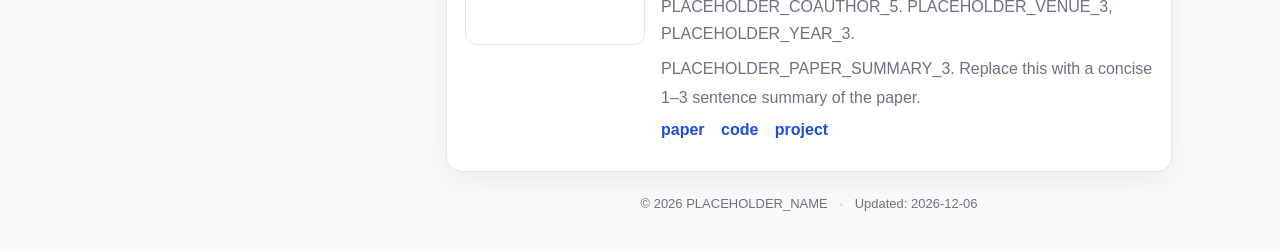
==== commit e9b1ea19: "update 3.9.8" ====
--- a/index.html
+++ b/index.html
@@ -62,18 +62,20 @@
       </section>
 
       <!-- Block 2 -->
-      <section class="card" id="experience">
-        <div class="section-head">
-          <h2>Education & Experience</h2>
-        </div>
-
-        <div class="subsection">
+    <section class="card" id="experience">
+      <div class="section-head">
+        <h2>Education & Experience</h2>
+      </div>
+
+      <div class="ee-grid">
+        <!-- Left column: Education -->
+        <div class="ee-column">
           <h3 class="subhead">Education</h3>
 
           <div class="edu-entry">
             <div class="edu-left">
               <div class="edu-logo">
-                <img src="assets/tsinghua-logo.png" alt="Tsinghua University logo" />
+                <img src="assets/tsinghua-logo.svg" alt="Tsinghua University logo" />
               </div>
               <div class="edu-main">
                 <div class="entry-title">Tsinghua University</div>
@@ -88,7 +90,7 @@
           <div class="edu-entry">
             <div class="edu-left">
               <div class="edu-logo">
-                <img src="assets/tsinghua-logo.png" alt="Tsinghua University logo" />
+                <img src="assets/tsinghua-logo.svg" alt="Tsinghua University logo" />
               </div>
               <div class="edu-main">
                 <div class="entry-title">Tsinghua University</div>
@@ -101,37 +103,38 @@
           </div>
         </div>
 
-        <div class="subsection subsection-divider">
+        <!-- Right column: Experience -->
+        <div class="ee-column">
           <h3 class="subhead">Experience</h3>
 
-          <div class="entry">
-            <div class="entry-main">
-              <div class="entry-title">PLACEHOLDER_EXP_ORG_1</div>
-              <div class="entry-role">PLACEHOLDER_EXP_ROLE_1</div>
-              <div class="entry-desc">PLACEHOLDER_EXP_DESC_1</div>
-            </div>
-            <div class="entry-date">PLACEHOLDER_EXP_DATE_1</div>
-          </div>
-
-          <div class="entry">
-            <div class="entry-main">
-              <div class="entry-title">PLACEHOLDER_EXP_ORG_2</div>
-              <div class="entry-role">PLACEHOLDER_EXP_ROLE_2</div>
-              <div class="entry-desc">PLACEHOLDER_EXP_DESC_2</div>
-            </div>
-            <div class="entry-date">PLACEHOLDER_EXP_DATE_2</div>
-          </div>
-
-          <div class="entry">
-            <div class="entry-main">
-              <div class="entry-title">PLACEHOLDER_EXP_ORG_3</div>
-              <div class="entry-role">PLACEHOLDER_EXP_ROLE_3</div>
-              <div class="entry-desc">PLACEHOLDER_EXP_DESC_3</div>
-            </div>
-            <div class="entry-date">PLACEHOLDER_EXP_DATE_3</div>
-          </div>
-        </div>
-      </section>
+          <div class="edu-entry">
+            <div class="edu-left">
+              <div class="edu-logo">
+                <img src="assets/kuaishou-logo.svg" alt="Kuaishou logo" />
+              </div>
+              <div class="edu-main">
+                <div class="entry-title">Kuaishou</div>
+                <div class="entry-role">Research Intern</div>
+              </div>
+            </div>
+            <div class="entry-date">Jun 2025 - Feb 2026</div>
+          </div>
+
+          <div class="edu-entry">
+            <div class="edu-left">
+              <div class="edu-logo">
+                <img src="assets/xiaomi-logo.svg" alt="Xiaomi logo" />
+              </div>
+              <div class="edu-main">
+                <div class="entry-title">Xiaomi Technology</div>
+                <div class="entry-role">Software Engineering Intern</div>
+              </div>
+            </div>
+            <div class="entry-date">Jul 2021 - Aug 2021</div>
+          </div>
+        </div>
+      </div>
+    </section>
 
       <!-- Block 3 -->
       <section class="card" id="publications">
--- a/assets/style.css
+++ b/assets/style.css
@@ -127,6 +127,22 @@
 .muted{color:var(--muted);}
 
 /* Education & Experience */
+.ee-grid{
+  display:grid;
+  grid-template-columns:1fr 1fr;
+  gap:32px;
+  margin-top:8px;
+}
+
+.ee-column{
+  min-width:0;
+}
+
+.ee-column .subhead{
+  margin-bottom:10px;
+}
+
+
 .edu-entry{
   display:grid;
   grid-template-columns: 1fr auto;
@@ -166,14 +182,14 @@
 }
 
 
-.subsection{
+/* .subsection{
   margin-top:8px;
 }
 .subsection-divider{
   margin-top:18px;
   padding-top:18px;
   border-top:1px solid var(--line);
-}
+} */
 .subhead{
   font-size:15px;
   font-weight:750;
@@ -313,6 +329,7 @@
   .page{grid-template-columns:1fr;gap:14px;}
   .sidebar{position:relative;top:auto;}
   .publications-main{max-width:100%;}
+  .ee-grid{grid-template-columns:1fr;gap:20px;}
 }
 
 @media (max-width: 720px){
